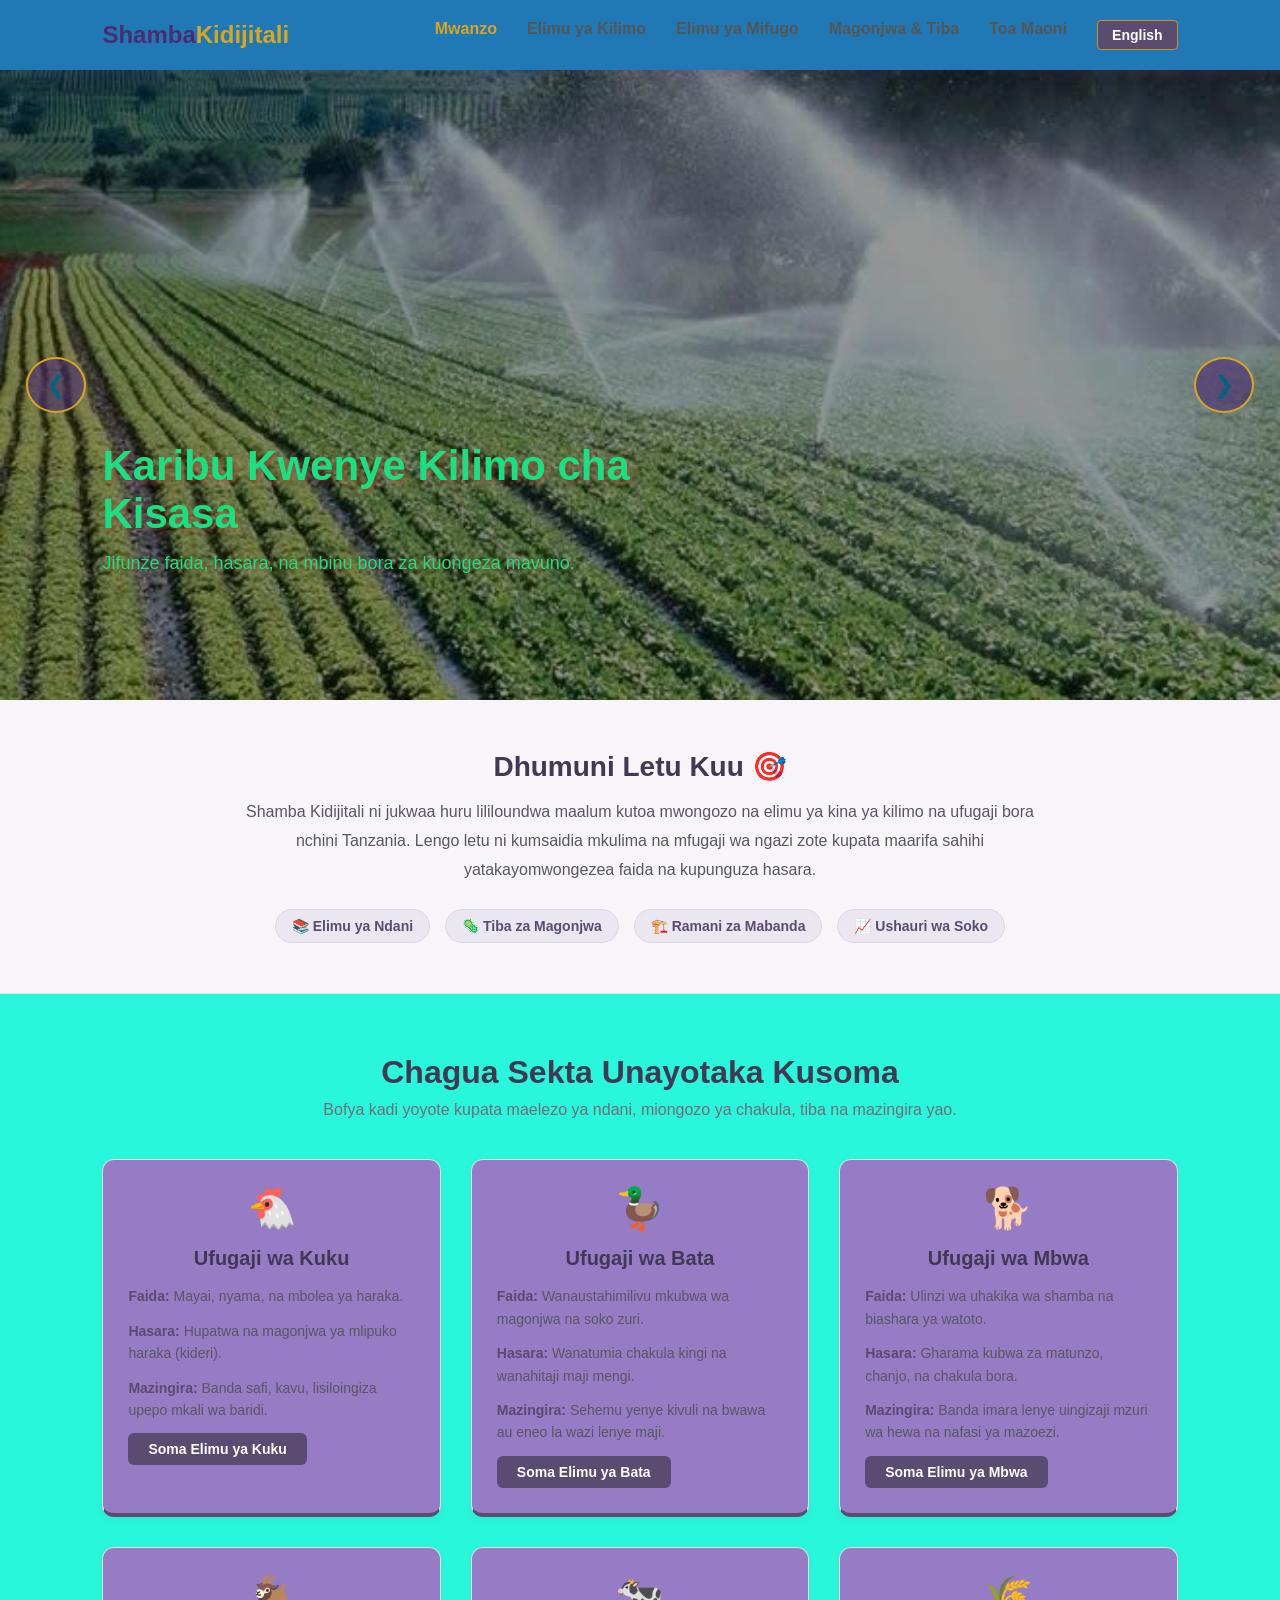
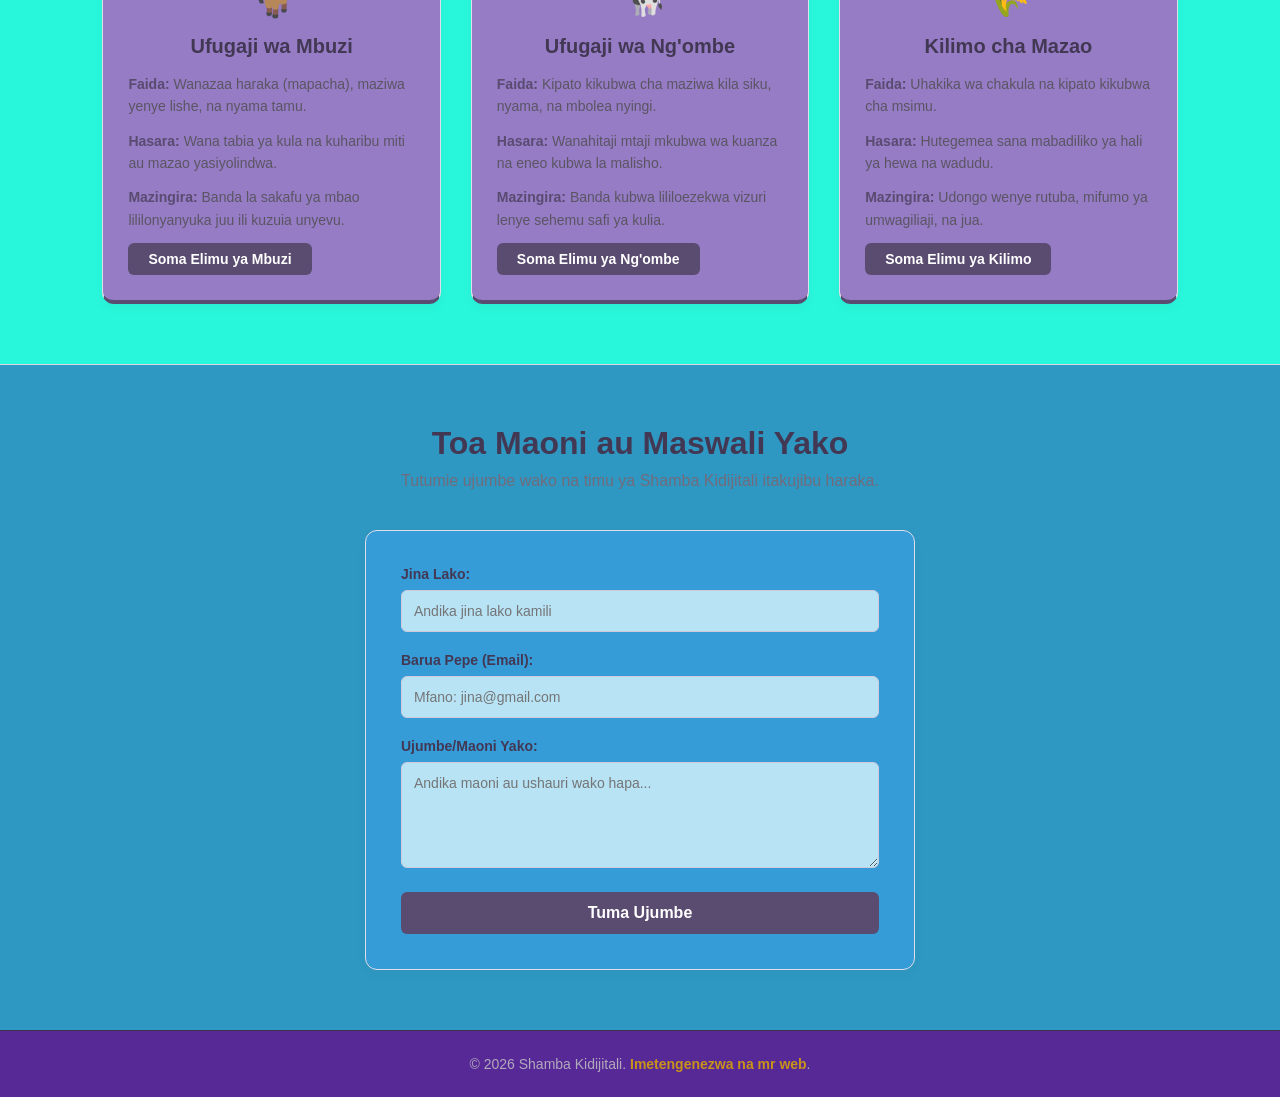
==== index.html @ 8ab2ba72 "Ukurasa wa lugha mbili umekamilika" ====
<!DOCTYPE html>
<html lang="sw">
<head>
    <meta charset="UTF-8">
    <meta name="viewport" content="width=device-width, initial-scale=1.0">
    <title>Kilimo na Mifugo Hub | Shamba Kidijitali</title>
    <link rel="stylesheet" href="style.css">
</head>
<body>

    <!-- 1. NAVIGATION BAR -->
    <header class="navbar">
        <div class="logo">
            <h2>Shamba<span>Kidijitali</span></h2>
        </div>
        <nav>
            <ul class="nav-links">
                <li><a href="index.html" class="active" data-sw="Mwanzo" data-en="Home">Mwanzo</a></li>
                <li><a href="kilimo.html" data-sw="Elimu ya Kilimo" data-en="Crop Farming">Elimu ya Kilimo</a></li>
                <li><a href="mifugo.html" data-sw="Elimu ya Mifugo" data-en="Livestock Farming">Elimu ya Mifugo</a></li>
                <li><a href="magonjwa.html" data-sw="Magonjwa & Tiba" data-en="Diseases & Cure">Magonjwa & Tiba</a></li>
                <li><a href="#maoni" data-sw="Toa Maoni" data-en="Feedback">Toa Maoni</a></li>
                <!-- KITUFE CHA KUBADILISHA LUGHA -->
                <li><button id="lang-toggle" class="lang-btn">English</button></li>
            </ul>
        </nav>
    </header>

    <!-- 2. HERO SECTION (SLIDE SHOW) -->
    <section id="home" class="hero-slider">
        <div class="slides">
            <div class="slide active">
                <img src="kilimo-kwanza.jpg" alt="Kilimo cha Mazao">
                <div class="slide-content">
                    <h1 data-sw="Karibu Kwenye Kilimo cha Kisasa" data-en="Welcome to Modern Farming">Karibu Kwenye Kilimo cha Kisasa</h1>
                    <p data-sw="Jifunze faida, hasara, na mbinu bora za kuongeza mavuno." data-en="Learn the benefits, drawbacks, and best practices to maximize yield.">Jifunze faida, hasara, na mbinu bora za kuongeza mavuno.</p>
                </div>
            </div>
            <div class="slide">
                <img src="kuku-bata.jpg" alt="Ufugaji wa Kuku na Bata">
                <div class="slide-content">
                    <h1 data-sw="Ufugaji wa Kuku & Bata" data-en="Poultry Farming (Chickens & Ducks)">Ufugaji wa Kuku & Bata</h1>
                    <p data-sw="Kabili magonjwa ya ndege na dhibiti hasara mapema." data-en="Combat poultry diseases and control losses early.">Kabili magonjwa ya ndege na dhibiti hasara mapema.</p>
                </div>
            </div>
            <div class="slide">
                <img src="mbwa-bora.jpg" alt="Ufugaji wa Mbwa">
                <div class="slide-content">
                    <h1 data-sw="Usimamizi wa Afya ya Mbwa" data-en="Dog Health Management">Usimamizi wa Afya ya Mbwa</h1>
                    <p data-sw="Mwongozo kamili wa chanjo, chakula, na matunzo ya mbwa wako." data-en="A complete guide on vaccines, feeding, and caring for your dog.">Mwongozo kamili wa chanjo, chakula, na matunzo ya mbwa wako.</p>
                </div>
            </div>
        </div>
        <button class="prev-btn">&#10094;</button>
        <button class="next-btn">&#10095;</button>
    </section>

    <!-- 3. DHUMUNI LA TOVUTI (MISSION STATEMENT) -->
    <section class="mission-section">
        <div class="mission-container">
            <h2 data-sw="Dhumuni Letu Kuu 🎯" data-en="Our Main Mission 🎯">Dhumuni Letu Kuu 🎯</h2>
            <p data-sw="Shamba Kidijitali ni jukwaa huru lililoundwa maalum kutoa mwongozo na elimu ya kina ya kilimo na ufugaji bora nchini Tanzania. Lengo letu ni kumsaidia mkulima na mfugaji wa ngazi zote kupata maarifa sahihi yatakayomwongezea faida na kupunguza hasara." 
               data-en="Shamba Kidijitali is an open platform custom-built to provide in-depth crop and livestock farming education in Tanzania. Our goal is to help farmers of all levels gain precise knowledge to increase profits and reduce losses.">
                Shamba Kidijitali ni jukwaa huru lililoundwa maalum kutoa mwongozo na elimu ya kina ya kilimo na ufugaji bora nchini Tanzania. Lengo letu ni kumsaidia mkulima na mfugaji wa ngazi zote kupata maarifa sahihi yatakayomwongezea faida na kupunguza hasara.
            </p>
            <div class="features-badges">
                <span data-sw="📚 Elimu ya Ndani" data-en="📚 In-depth Guides">📚 Elimu ya Ndani</span>
                <span data-sw="🦠 Tiba za Magonjwa" data-en="🦠 Disease Control">🦠 Tiba za Magonjwa</span>
                <span data-sw="🏗️ Ramani za Mabanda" data-en="🏗️ Structure Layouts">🏗️ Ramani za Mabanda</span>
                <span data-sw="📈 Ushauri wa Soko" data-en="📈 Market Advice">📈 Ushauri wa Soko</span>
            </div>
        </div>
    </section>

    <!-- 4. QUICK LINKS GRID -->
    <section id="mifugo" class="category-section">
        <div class="section-title">
            <h2 data-sw="Chagua Sekta Unayotaka Kusoma" data-en="Select a Sector to Learn">Chagua Sekta Unayotaka Kusoma</h2>
            <p data-sw="Bofya kadi yoyote kupata maelezo ya ndani, miongozo ya chakula, tiba na mazingira yao." data-en="Click any card to read in-depth details, feeding guides, treatments, and housing.">Bofya kadi yoyote kupata maelezo ya ndani, miongozo ya chakula, tiba na mazingira yao.</p>
        </div>
        
                <div class="grid-container">
            <!-- 1. Kadi ya Kuku -->
            <div class="card">
                <div class="card-icon">🐔</div>
                <h3 data-sw="Ufugaji wa Kuku" data-en="Chicken Farming">Ufugaji wa Kuku</h3>
                <p><strong data-sw="Faida:" data-en="Benefits:">Faida:</strong> <span data-sw="Mayai, nyama, na mbolea ya haraka." data-en="Eggs, meat, and quick organic manure.">Mayai, nyama, na mbolea ya haraka.</span></p>
                <p><strong data-sw="Hasara:" data-en="Drawbacks:">Hasara:</strong> <span data-sw="Hupatwa na magonjwa ya mlipuko haraka (kideri)." data-en="Highly prone to disease outbreaks (Newcastle).">Hupatwa na magonjwa ya mlipuko haraka (kideri).</span></p>
                <p><strong data-sw="Mazingira:" data-en="Housing:">Mazingira:</strong> <span data-sw="Banda safi, kavu, lisiloingiza upepo mkali wa baridi." data-en="Clean, dry coop protected from harsh cold winds.">Banda safi, kavu, lisiloingiza upepo mkali wa baridi.</span></p>
                <a href="kuku.html" class="card-btn" data-sw="Soma Elimu ya Kuku" data-en="Read Poultry Guide">Soma Elimu ya Kuku</a>
            </div>

            <!-- 2. Kadi ya Bata -->
            <div class="card">
                <div class="card-icon">🦆</div>
                <h3 data-sw="Ufugaji wa Bata" data-en="Duck Farming">Ufugaji wa Bata</h3>
                <p><strong data-sw="Faida:" data-en="Benefits:">Faida:</strong> <span data-sw="Wanaustahimilivu mkubwa wa magonjwa na soko zuri." data-en="Highly disease resistant and have a good market.">Wanaustahimilivu mkubwa wa magonjwa na soko zuri.</span></p>
                <p><strong data-sw="Hasara:" data-en="Drawbacks:">Hasara:</strong> <span data-sw="Wanatumia chakula kingi na wanahitaji maji mengi." data-en="They consume a lot of food and require plenty of water.">Wanatumia chakula kingi na wanahitaji maji mengi.</span></p>
                <p><strong data-sw="Mazingira:" data-en="Housing:">Mazingira:</strong> <span data-sw="Sehemu yenye kivuli na bwawa au eneo la wazi lenye maji." data-en="Shaded area with a pond or open space with water.">Sehemu yenye kivuli na bwawa au eneo la wazi lenye maji.</span></p>
                <a href="bata.html" class="card-btn" data-sw="Soma Elimu ya Bata" data-en="Read Duck Guide">Soma Elimu ya Bata</a>
            </div>

            <!-- 3. Kadi ya Mbwa -->
            <div class="card">
                <div class="card-icon">🐕</div>
                <h3 data-sw="Ufugaji wa Mbwa" data-en="Dog Breeding">Ufugaji wa Mbwa</h3>
                <p><strong data-sw="Faida:" data-en="Benefits:">Faida:</strong> <span data-sw="Ulinzi wa uhakika wa shamba na biashara ya watoto." data-en="Reliable farm security and profitable puppy business.">Ulinzi wa uhakika wa shamba na biashara ya watoto.</span></p>
                <p><strong data-sw="Hasara:" data-en="Drawbacks:">Hasara:</strong> <span data-sw="Gharama kubwa za matunzo, chanjo, na chakula bora." data-en="High maintenance costs, vaccines, and quality food.">Gharama kubwa za matunzo, chanjo, na chakula bora.</span></p>
                <p><strong data-sw="Mazingira:" data-en="Housing:">Mazingira:</strong> <span data-sw="Banda imara lenye uingizaji mzuri wa hewa na nafasi ya mazoezi." data-en="Sturdy kennel with good ventilation and exercise space.">Banda imara lenye uingizaji mzuri wa hewa na nafasi ya mazoezi.</span></p>
                <a href="mbwa.html" class="card-btn" data-sw="Soma Elimu ya Mbwa" data-en="Read Dog Guide">Soma Elimu ya Mbwa</a>
            </div>

            <!-- 4. Kadi ya Mbuzi -->
            <div class="card">
                <div class="card-icon">🐐</div>
                <h3 data-sw="Ufugaji wa Mbuzi" data-en="Goat Farming">Ufugaji wa Mbuzi</h3>
                <p><strong data-sw="Faida:" data-en="Benefits:">Faida:</strong> <span data-sw="Wanazaa haraka (mapacha), maziwa yenye lishe, na nyama tamu." data-en="Fast reproduction (twins), nutritious milk, and tasty meat.">Wanazaa haraka (mapacha), maziwa yenye lishe, na nyama tamu.</span></p>
                <p><strong data-sw="Hasara:" data-en="Drawbacks:">Hasara:</strong> <span data-sw="Wana tabia ya kula na kuharibu miti au mazao yasiyolindwa." data-en="Tendency to browse and damage unprotected trees or crops.">Wana tabia ya kula na kuharibu miti au mazao yasiyolindwa.</span></p>
                <p><strong data-sw="Mazingira:" data-en="Housing:">Mazingira:</strong> <span data-sw="Banda la sakafu ya mbao lililonyanyuka juu ili kuzuia unyevu." data-en="Raised wooden floor shed to prevent ground dampness.">Banda la sakafu ya mbao lililonyanyuka juu ili kuzuia unyevu.</span></p>
                <a href="mbuzi.html" class="card-btn" data-sw="Soma Elimu ya Mbuzi" data-en="Read Goat Guide">Soma Elimu ya Mbuzi</a>
            </div>

            <!-- 5. Kadi ya Ng'ombe -->
            <div class="card">
                <div class="card-icon">🐄</div>
                <h3 data-sw="Ufugaji wa Ng'ombe" data-en="Cattle Farming">Ufugaji wa Ng'ombe</h3>
                <p><strong data-sw="Faida:" data-en="Benefits:">Faida:</strong> <span data-sw="Kipato kikubwa cha maziwa kila siku, nyama, na mbolea nyingi." data-en="High daily milk income, meat, and plenty of manure.">Kipato kikubwa cha maziwa kila siku, nyama, na mbolea nyingi.</span></p>
                <p><strong data-sw="Hasara:" data-en="Drawbacks:">Hasara:</strong> <span data-sw="Wanahitaji mtaji mkubwa wa kuanza na eneo kubwa la malisho." data-en="Requires a large starting capital and big grazing fields.">Wanahitaji mtaji mkubwa wa kuanza na eneo kubwa la malisho.</span></p>
                <p><strong data-sw="Mazingira:" data-en="Housing:">Mazingira:</strong> <span data-sw="Banda kubwa lililoezekwa vizuri lenye sehemu safi ya kulia." data-en="Spacious, well-roofed shed with clean feeding stalls.">Banda kubwa lililoezekwa vizuri lenye sehemu safi ya kulia.</span></p>
                <a href="ngombe.html" class="card-btn" data-sw="Soma Elimu ya Ng'ombe" data-en="Read Cattle Guide">Soma Elimu ya Ng'ombe</a>
            </div>

            <!-- 6. Kadi ya Kilimo -->
            <div class="card">
                <div class="card-icon">🌾</div>
                <h3 data-sw="Kilimo cha Mazao" data-en="Crop Farming">Kilimo cha Mazao</h3>
                <p><strong data-sw="Faida:" data-en="Benefits:">Faida:</strong> <span data-sw="Uhakika wa chakula na kipato kikubwa cha msimu." data-en="Food security and high seasonal income.">Uhakika wa chakula na kipato kikubwa cha msimu.</span></p>
                <p><strong data-sw="Hasara:" data-en="Drawbacks:">Hasara:</strong> <span data-sw="Hutegemea sana mabadiliko ya hali ya hewa na wadudu." data-en="Highly dependent on weather changes and pests.">Hutegemea sana mabadiliko ya hali ya hewa na wadudu.</span></p>
                <p><strong data-sw="Mazingira:" data-en="Housing:">Mazingira:</strong> <span data-sw="Udongo wenye rutuba, mifumo ya umwagiliaji, na jua." data-en="Fertile soil, irrigation systems, and adequate sunlight.">Udongo wenye rutuba, mifumo ya umwagiliaji, na jua.</span></p>
                <a href="kilimo.html" class="card-btn" data-sw="Soma Elimu ya Kilimo" data-en="Read Crop Guide">Soma Elimu ya Kilimo</a>
            </div>
        </div>

    </section>

    <!-- 5. SEHEMU YA MAONI -->
       <!-- 5. SEHEMU YA MAONI (FEEDBACK FORM - MULTI-LANGUAGE) -->
    <section id="maoni" class="feedback-section">
        <div class="section-title">
            <h2 data-sw="Toa Maoni au Maswali Yako" data-en="Leave Your Feedback or Questions">Toa Maoni au Maswali Yako</h2>
            <p data-sw="Tutumie ujumbe wako na timu ya Shamba Kidijitali itakujibu haraka." data-en="Send us your message and the Shamba Kidijitali team will reply swiftly.">Tutumie ujumbe wako na timu ya Shamba Kidijitali itakujibu haraka.</p>
        </div>
        <div class="form-container">
            <form action="#" method="POST" class="feedback-form">
                <div class="form-group">
                    <label for="name" data-sw="Jina Lako:" data-en="Your Name:">Jina Lako:</label>
                    <!-- JavaScript itabadilisha na 'placeholder' kwa kutumia njia hii -->
                    <input type="text" id="name" name="name" placeholder="Andika jina lako kamili" data-sw-placeholder="Andika jina lako kamili" data-en-placeholder="Write your full name" required>
                </div>
                <div class="form-group">
                    <label for="email" data-sw="Barua Pepe (Email):" data-en="Email Address:">Barua Pepe (Email):</label>
                    <input type="email" id="email" name="email" placeholder="Mfano: jina@gmail.com" data-sw-placeholder="Mfano: jina@gmail.com" data-en-placeholder="Example: name@gmail.com" required>
                </div>
                <div class="form-group">
                    <label for="message" data-sw="Ujumbe/Maoni Yako:" data-en="Your Message/Feedback:">Ujumbe/Maoni Yako:</label>
                    <textarea id="message" name="message" rows="5" placeholder="Andika maoni au ushauri wako hapa..." data-sw-placeholder="Andika maoni au ushauri wako hapa..." data-en-placeholder="Write your feedback or advice here..." required></textarea>
                </div>
                <button type="submit" class="submit-btn" data-sw="Tuma Ujumbe" data-en="Send Message">Tuma Ujumbe</button>
            </form>
        </div>
    </section>

    <!-- 6. FOOTER -->
    <footer>
        <p>&copy; 2026 Shamba Kidijitali. <span data-sw="Imetengenezwa na" data-en="Developed by">Imetengenezwa na</span> <span>mr web</span>.</p>
    </footer>

    <script src="script.js"></script>
</body>
</html>
---- style.css ----
/* ==========================================================================
   1. GLOBAL STYLES & RESET
   ========================================================================== */
* {
    margin: 0;
    padding: 0;
    box-sizing: border-box;
    font-family: 'Segoe UI', Tahoma, Geneva, Verdana, sans-serif;
    scroll-behavior: smooth;
}

body {
    background-color: #08d89a; /* Lavender hafifu sana kwa mbali */
    color: #333;
}

/* ==========================================================================
   2. NAVIGATION BAR
   ========================================================================== */
.navbar {
    display: flex;
    justify-content: space-between;
    align-items: center;
    padding: 20px 8%;
    background-color: #2079b4;
    box-shadow: 0 4px 12px rgba(147, 112, 219, 0.1); /* Kivuli cha lavender */
    position: sticky;
    top: 0;
    z-index: 1000;
}

.logo h2 {
    color: #4a2c72; /* Lavender iliyoiva */
    font-size: 24px;
}

.logo h2 span {
    color: #daa520; /* Rangi ya Dhahabu (Gold) */
}

.nav-links {
    display: flex;
    list-style: none;
}

.nav-links li {
    margin-left: 30px;
}

.nav-links a {
    text-decoration: none;
    color: #555;
    font-weight: 600;
    transition: color 0.3s ease;
}

.nav-links a:hover, .nav-links a.active {
    color: #daa520; /* Inabadilika kuwa dhahabu ikiguswa */
}

/* ==========================================================================
   3. HERO SLIDE SHOW SECTION
   ========================================================================== */
.hero-slider {
    position: relative;
    width: 100%;
    height: 70vh; /* Inachukua 70% ya urefu wa kioo */
    overflow: hidden;
    background-color: #000;
}

.slides {
    width: 100%;
    height: 100%;
    position: relative;
}

.slide {
    position: absolute;
    top: 0;
    left: 0;
    width: 100%;
    height: 100%;
    opacity: 0;
    transition: opacity 0.8s ease-in-out; /* Muonekano wa kufifia (Fade Effect) */
    z-index: 1;
}

.slide.active {
    opacity: 1;
    z-index: 2;
}

.slide img {
    width: 100%;
    height: 100%;
    object-fit: cover; /* Picha isipoteze umbo */
    filter: brightness(60%); /* Kufanya picha iwe giza kidogo ili maandishi yasomeke */
}

.slide-content {
    position: absolute;
    bottom: 20%;
    left: 8%;
    color: #17e283;
    z-index: 3;
    max-width: 600px;
}

.slide-content h1 {
    font-size: 42px;
    margin-bottom: 15px;
    text-shadow: 2px 2px 4px rgba(218, 42, 42, 0.5);
}

.slide-content p {
    font-size: 18px;
    text-shadow: 1px 1px 3px rgba(184, 31, 31, 0.5);
}

/* Vitufe vya mishale ya pembeni */
.prev-btn, .next-btn {
    position: absolute;
    top: 50%;
    transform: translateY(-50%);
    background-color: rgba(74, 44, 114, 0.6); /* Background ya lavender yenye wepesi */
    color: rgb(6, 99, 128);
    border: 2px solid #daa520; /* Border ya dhahabu */
    font-size: 24px;
    padding: 12px 18px;
    cursor: pointer;
    border-radius: 50%;
    z-index: 10;
    transition: background-color 0.3s ease;
}

.prev-btn:hover, .next-btn:hover {
    background-color: #daa520;
    color: #4a2c72;
}

.prev-btn { left: 2%; }
.next-btn { right: 2%; }
/* ==========================================================================
   3b. MISSION SECTION (DHUMUNI LETU - RANGI TULIVU)
   ========================================================================== */
.mission-section {
    padding: 50px 8%;
    background-color: #f7f5fa; /* Rangi ya lavender tulivu sana */
    text-align: center;
    border-bottom: 1px solid #e1dde9;
}

.mission-container {
    max-width: 800px;
    margin: 0 auto;
}

.mission-container h2 {
    color: #433854;
    font-size: 28px;
    margin-bottom: 15px;
}

.mission-container p {
    color: #5b5563;
    font-size: 16px;
    line-height: 1.8;
    margin-bottom: 25px;
}

.features-badges {
    display: flex;
    justify-content: center;
    gap: 15px;
    flex-wrap: wrap;
}

.features-badges span {
    background-color: #eae7f0;
    color: #5a4b70;
    padding: 8px 16px;
    border-radius: 20px;
    font-size: 14px;
    font-weight: 600;
    border: 1px solid #dcd7e5;
}

/* ==========================================================================
   4. CATEGORY GRID SECTION (RANGI TULIVU NA ZILIZOFUBA)
   ========================================================================== */
.category-section {
    padding: 60px 8%;
    background-color: #29f7db; /* Lavender ya kijivu iliyotulia sana na isiyong'aa */
}

.section-title {
    text-align: center;
    margin-bottom: 40px;
}

.section-title h2 {
    color: #433854; /* Zambarau iliyofuba na ya giza */
    font-size: 32px;
    margin-bottom: 10px;
}

.section-title p {
    color: #726b7c; /* Kijivu chenye asili ya lavender */
}

.grid-container {
    display: grid;
    grid-template-columns: repeat(auto-fit, minmax(280px, 1fr));
    gap: 30px;
}

.card {
    background: #957cc5; /* Off-white tulivu sana, haina weupe wa kuumiza macho */
    padding: 25px;
    border-radius: 12px;
    text-align: left;
    box-shadow: 0 4px 10px rgba(67, 56, 84, 0.05); /* Kivuli kidogo sana kilichotulia */
    transition: transform 0.3s ease, box-shadow 0.3s ease;
    border: 1px solid #e1dde9; /* Mpaka wa kijivu/lavender uliopooza */
    border-bottom: 4px solid #5a4b70; /* Zambarau ya chini iliyopooza */
}

.card:hover {
    transform: translateY(-5px);
    background-color: #9c80cc; /* Mabadiliko madogo sana ya rangi ikiguswa */
    box-shadow: 0 8px 20px rgba(67, 56, 84, 0.1);
    border-bottom: 4px solid #c99318; /* Dhahabu iliyofuba kidogo (Muted Gold) */
}

.card-icon {
    font-size: 40px;
    margin-bottom: 15px;
    text-align: center;
}

.card h3 {
    color: #433854;
    margin-bottom: 15px;
    font-size: 20px;
    text-align: center;
}

.card p {
    color: #5b5563; /* Maandishi ya kijivu yaliyotulia kabisa */
    font-size: 14px;
    line-height: 1.6;
    margin-bottom: 12px;
}

.card p strong {
    color: #5a4b70;
}

.card-btn {
    display: inline-block;
    padding: 8px 20px;
    background-color: #5a4b70; /* Vitufe vya rangi ya zambarau iliyotulia */
    color: #fff;
    text-decoration: none;
    border-radius: 6px;
    font-weight: 600;
    font-size: 14px;
    transition: background-color 0.3s ease;
}

.card-btn:hover {
    background-color: #c99318; /* Inabadilika kuwa dhahabu iliyopooza */
    color: #fff;
}

/* ==========================================================================
   5. SEHEMU YA FOMU YA MAONI (FEEDBACK SECTION)
   ========================================================================== */
.feedback-section {
    padding: 60px 8%;
    background-color: #2e98c2; /* Tani nyingine tulivu ya background */
    border-top: 1px solid #dcd7e5;
}

.form-container {
    max-width: 550px;
    margin: 0 auto;
    background: #359cd8;
    padding: 35px;
    border-radius: 12px;
    box-shadow: 0 4px 12px rgba(0,0,0,0.03);
    border: 1px solid #e1dde9;
}

.form-group {
    margin-bottom: 20px;
}

.form-group label {
    display: block;
    margin-bottom: 8px;
    color: #433854;
    font-weight: 600;
    font-size: 14px;
}

.form-group input, .form-group textarea {
    width: 100%;
    padding: 12px;
    border: 1px solid #cfc9da;
    background-color: #b7e3f5;
    border-radius: 6px;
    font-size: 14px;
    color: #333;
    transition: border-color 0.3s ease;
}

.form-group input:focus, .form-group textarea:focus {
    outline: none;
    border-color: #5a4b70; /* Inabadilika kuwa lavender ikibonyezwa */
}

.submit-btn {
    width: 100%;
    padding: 12px;
    background-color: #5a4b70;
    color: white;
    border: none;
    border-radius: 6px;
    font-size: 16px;
    font-weight: 600;
    cursor: pointer;
    transition: background-color 0.3s ease;
}

.submit-btn:hover {
    background-color: #fad379; /* Inabadilika kuwa dhahabu iliyopooza ikiguswa */
}

/* ==========================================================================
   6. FOOTER
   ========================================================================== */
footer {
    background-color: #572997; /* Rangi ya giza sana iliyotulia */
    color: #b1a9bc;
    text-align: center;
    padding: 25px;
    font-size: 14px;
    border-top: 1px solid #3c324b;
}

footer span {
    color: #c99318;
    font-weight: bold;
}
/* ==========================================================================
   7. SEHEMU YA UKURASA WA NDANI (KILIMO.HTML STYLING)
   ========================================================================== */
.page-header-kilimo {
    background-image: linear-gradient(rgba(43, 35, 54, 0.7), rgba(43, 35, 54, 0.8)), url('kilimo-kwanza.jpg');
    background-size: cover;
    background-position: center;
    height: 40vh;
    display: flex;
    justify-content: center;
    align-items: center;
    text-align: center;
    color: white;
}

.header-overlay h1 {
    font-size: 36px;
    margin-bottom: 10px;
    color: #fcfbfe;
}

.header-overlay p {
    font-size: 16px;
    max-width: 700px;
    margin: 0 auto;
    color: #e1dde9;
}

.content-section {
    padding: 50px 8%;
    background-color: #f1eff6;
}

.content-container {
    max-width: 900px;
    margin: 0 auto;
    background: #fcfbfe;
    padding: 40px;
    border-radius: 12px;
    box-shadow: 0 4px 15px rgba(67, 56, 84, 0.03);
    border: 1px solid #e1dde9;
}

.main-article {
    margin-bottom: 40px;
    border-bottom: 1px solid #eae7f0;
    padding-bottom: 30px;
}

.main-article:last-of-type {
    border-bottom: none;
}

.main-article h2 {
    color: #433854;
    font-size: 24px;
    margin-bottom: 15px;
}

.main-article p {
    color: #5b5563;
    line-height: 1.8;
    font-size: 15px;
    margin-bottom: 15px;
}

.info-alert {
    background-color: #f4f1fa;
    border-left: 4px solid #c99318;
    padding: 15px;
    border-radius: 4px;
    color: #5b5563;
    font-size: 14px;
    line-height: 1.6;
}

/* Gridi ya Faida na Hasara */
.pro-con-grid {
    display: grid;
    grid-template-columns: repeat(auto-fit, minmax(300px, 1fr));
    gap: 25px;
    margin-top: 20px;
}

.pro-box, .con-box {
    padding: 20px;
    border-radius: 8px;
    background-color: #faf9fc;
    border: 1px solid #e1dde9;
}

.pro-box h3 { color: #2e7d32; font-size: 18px; margin-bottom: 12px; }
.con-box h3 { color: #c62828; font-size: 18px; margin-bottom: 12px; }

.pro-box ul, .con-box ul {
    padding-left: 20px;
    color: #5b5563;
    font-size: 14px;
    line-height: 1.7;
}

.pro-box li, .con-box li {
    margin-bottom: 8px;
}

/* Magonjwa */
.disease-list {
    margin-top: 20px;
}

.disease-item {
    background: #fbfaff;
    border: 1px solid #eae7f0;
    padding: 20px;
    border-radius: 8px;
    margin-bottom: 15px;
}

.disease-item h4 {
    color: #5a4b70;
    font-size: 16px;
    margin-bottom: 10px;
}

.disease-item p {
    font-size: 14px;
    margin-bottom: 5px;
}

/* Vifungo vya Kurudi Nyuma */
.back-home-container {
    margin-top: 30px;
    text-align: center;
}

.back-btn {
    display: inline-block;
    padding: 10px 25px;
    background-color: #5a4b70;
    color: white;
    text-decoration: none;
    border-radius: 6px;
    font-weight: 600;
    font-size: 15px;
    transition: background-color 0.3s ease;
}

.back-btn:hover {
    background-color: #c99318;
}

.content-container ul {
    padding-left: 20px;
    color: #5b5563;
    font-size: 15px;
    line-height: 1.8;
}
.content-container li {
    margin-bottom: 10px;
}
/* ==========================================================================
   8. SEHEMU YA UKURASA WA NDANI (MIFUGO.HTML STYLING)
   ========================================================================== */
.page-header-mifugo {
    background-image: linear-gradient(rgba(43, 35, 54, 0.75), rgba(43, 35, 54, 0.85)), url('kuku-bata.jpg');
    background-size: cover;
    background-position: center;
    height: 40vh;
    display: flex;
    justify-content: center;
    align-items: center;
    text-align: center;
    color: white;
}
/* ==========================================================================
   9. SEHEMU YA UKURASA WA KUKU (KUKU.HTML STYLING)
   ========================================================================== */
.page-header-kuku {
    background-image: linear-gradient(rgba(43, 35, 54, 0.75), rgba(43, 35, 54, 0.85)), url('kuku-bata.jpg');
    background-size: cover;
    background-position: center;
    height: 40vh;
    display: flex;
    justify-content: center;
    align-items: center;
    text-align: center;
    color: white;
}
/* ==========================================================================
   10. ADDITIONAL ANIMAL PAGES HERO BANNERS
   ========================================================================== */
.page-header-bata {
    background-image: linear-gradient(rgba(43, 35, 54, 0.75), rgba(43, 35, 54, 0.85)), url('kuku-bata.jpg');
    background-size: cover;
    background-position: center;
    height: 40vh;
    display: flex;
    justify-content: center;
    align-items: center;
    text-align: center;
    color: white;
}

.page-header-mbwa {
    background-image: linear-gradient(rgba(43, 35, 54, 0.75), rgba(43, 35, 54, 0.85)), url('mbwa-bora.jpg');
    background-size: cover;
    background-position: center;
    height: 40vh;
    display: flex;
    justify-content: center;
    align-items: center;
    text-align: center;
    color: white;
}

.page-header-ngombe {
    background-image: linear-gradient(rgba(43, 35, 54, 0.75), rgba(43, 35, 54, 0.85)), url('kilimo-kwanza.jpg');
    background-size: cover;
    background-position: center;
    height: 40vh;
    display: flex;
    justify-content: center;
    align-items: center;
    text-align: center;
    color: white;
}
/* ==========================================================================
   11. SEHEMU YA UKURASA WA MBUZI (MBUZI.HTML STYLING)
   ========================================================================== */
.page-header-mbuzi {
    background-image: linear-gradient(rgba(43, 35, 54, 0.75), rgba(43, 35, 54, 0.85)), url('kuku-bata.jpg');
    background-size: cover;
    background-position: center;
    height: 40vh;
    display: flex;
    justify-content: center;
    align-items: center;
    text-align: center;
    color: white;
}
/* ==========================================================================
   12. SEHEMU YA UKURASA WA MAGONJWA & TIBA (MAGONJWA.HTML STYLING)
   ========================================================================== */
.page-header-magonjwa {
    background-image: linear-gradient(rgba(43, 35, 54, 0.75), rgba(43, 35, 54, 0.85)), url('mbwa-bora.jpg');
    background-size: cover;
    background-position: center;
    height: 40vh;
    display: flex;
    justify-content: center;
    align-items: center;
    text-align: center;
    color: white;
}

/* Mitindo ya Jedwali la Magonjwa */
.disease-table {
    width: 100%;
    border-collapse: collapse;
    margin-top: 15px;
    font-size: 14px;
    background-color: #fcfbfe;
}

.disease-table th, .disease-table td {
    border: 1px solid #e1dde9;
    padding: 12px 15px;
    text-align: left;
}

.disease-table th {
    background-color: #5a4b70;
    color: white;
    font-weight: 600;
}

.disease-table tr:nth-child(even) {
    background-color: #f7f5fa; /* Rangi ya mistari ya katikati iliyotulia */
}

.disease-table tr:hover {
    background-color: #f3eefc; /* Rangi ikiguswa na panya */
}

.disease-table td strong {
    color: #433854;
}
/* ==========================================================================
   13. LANGUAGE BUTTON STYLING
   ========================================================================== */
.lang-btn {
    background-color: #5a4b70; /* Lavender tulivu */
    color: white;
    border: 1px solid #c99318; /* Muted gold border */
    padding: 6px 14px;
    font-size: 14px;
    font-weight: 600;
    border-radius: 4px;
    cursor: pointer;
    transition: all 0.3s ease;
}

.lang-btn:hover {
    background-color: #c99318; /* Inakuwa dhahabu ikiguswa */
    color: #2b2336;
    border-color: #5a4b70;
}
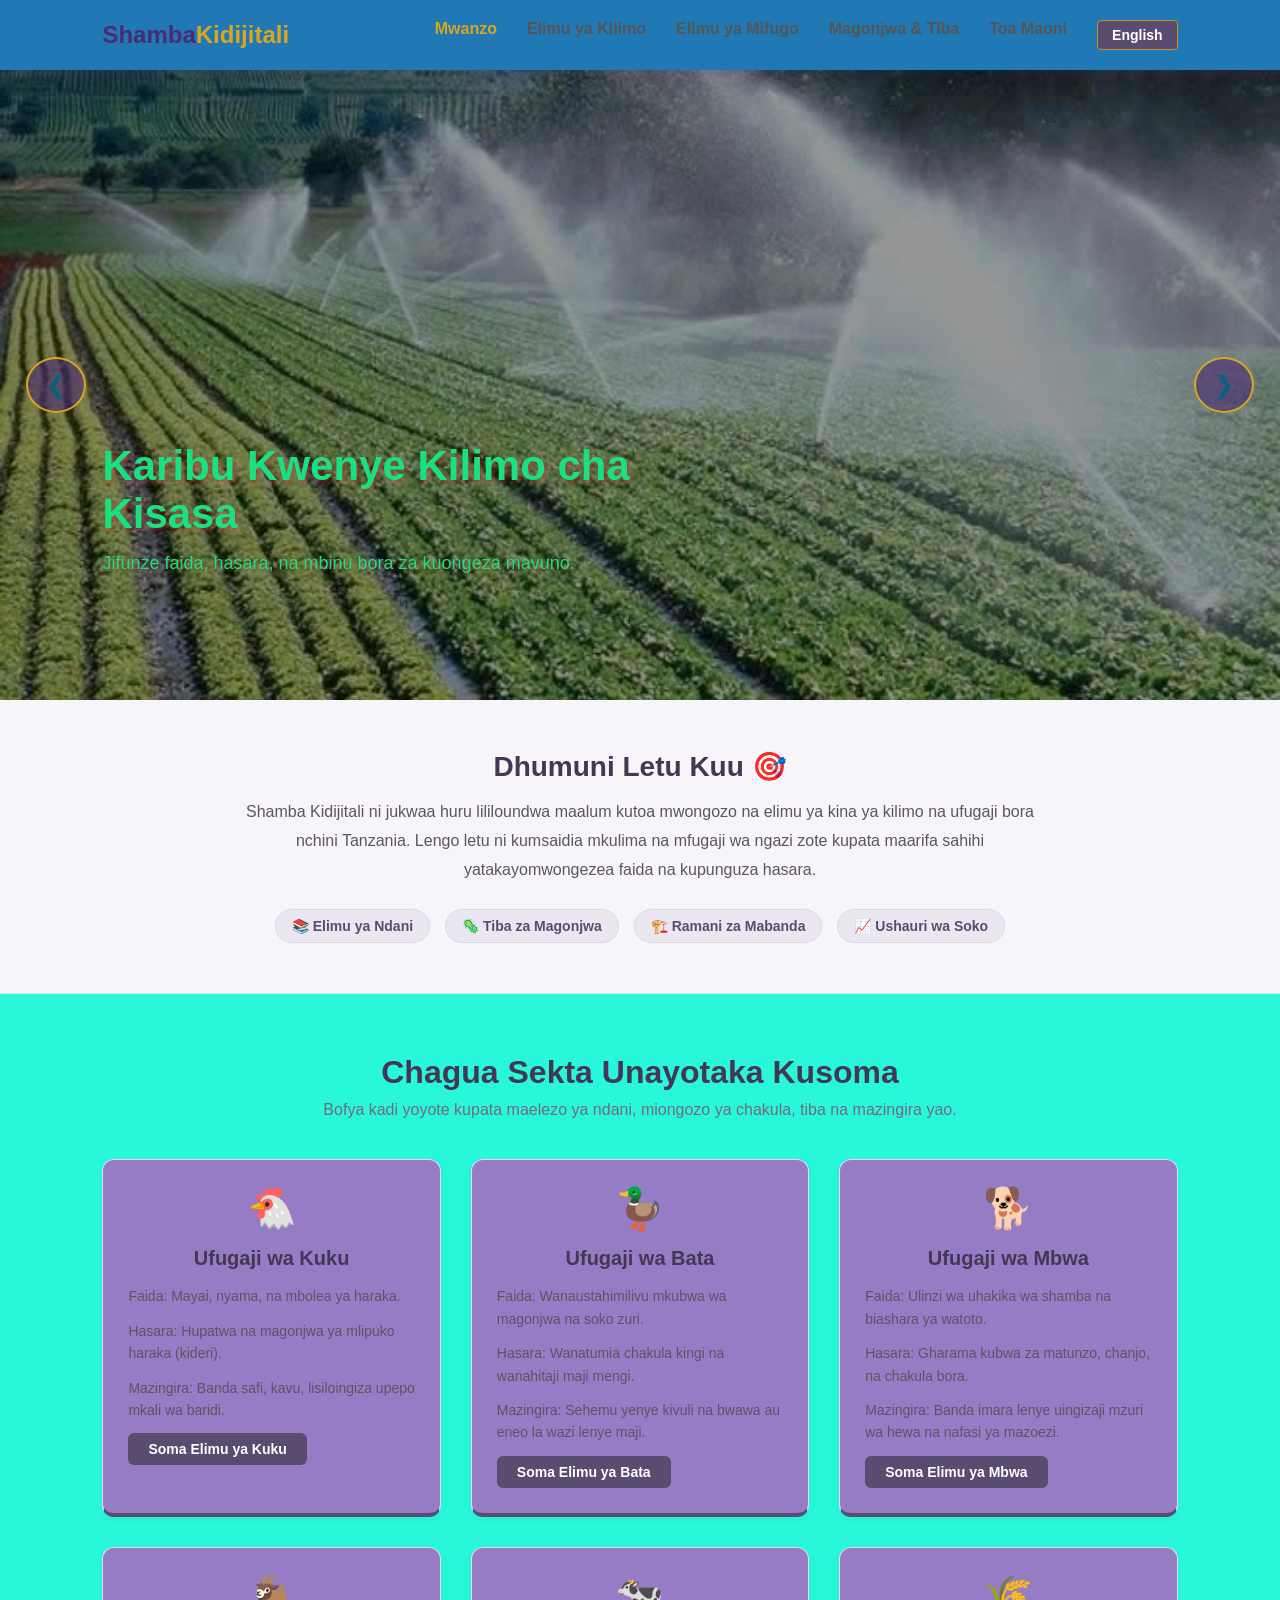
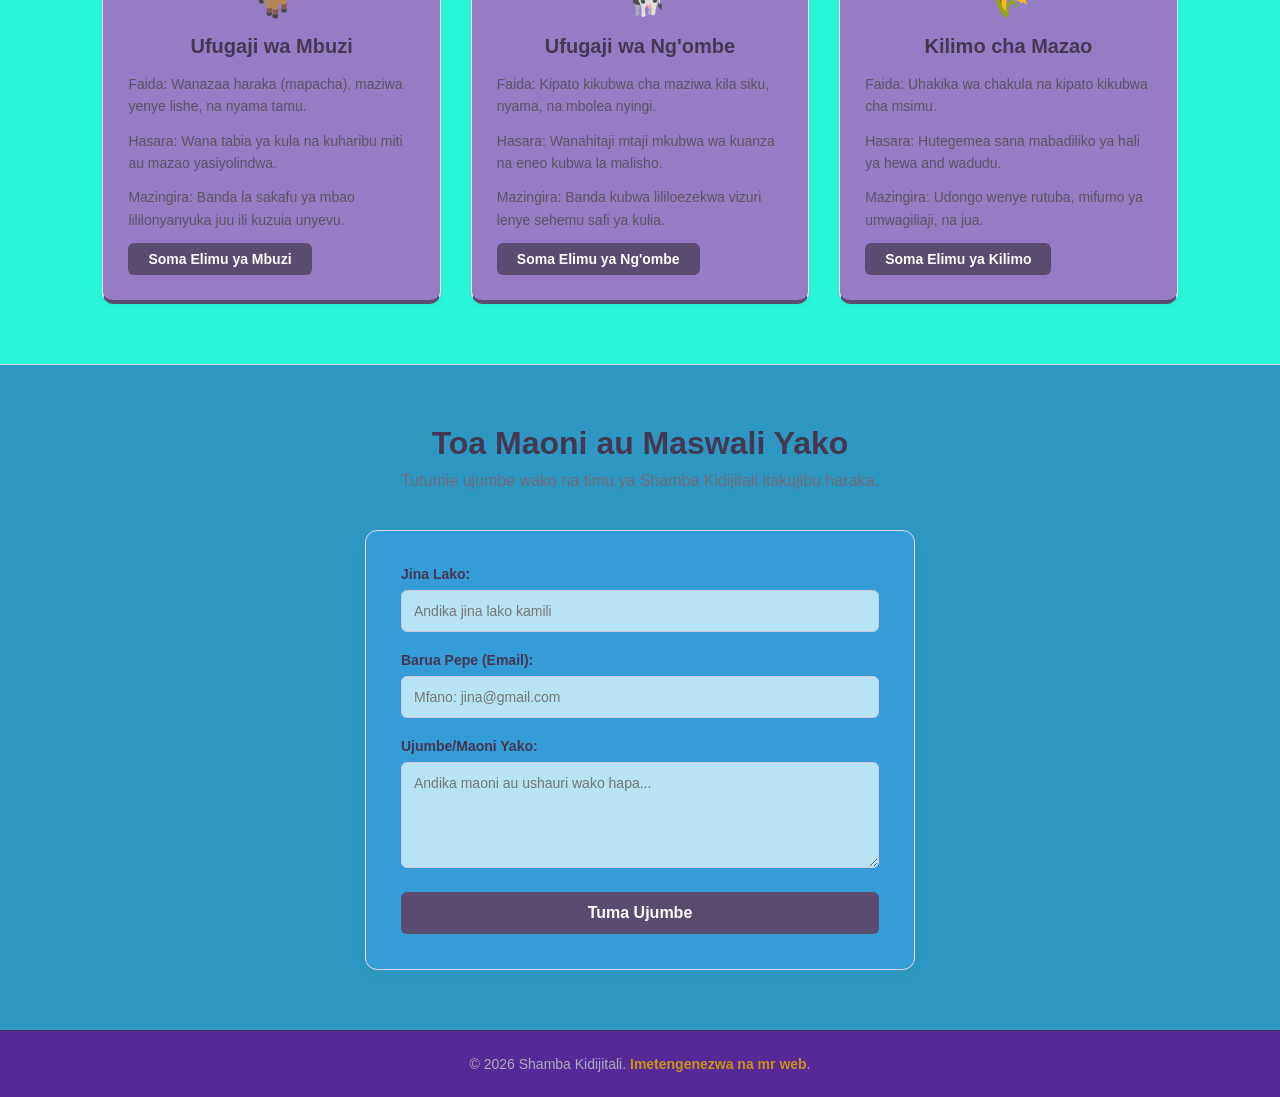
==== commit 610b28e2: "kamilisha kodi zote za lugha mbili na rekebisha ng'ombe" ====
--- a/index.html
+++ b/index.html
@@ -8,7 +8,7 @@
 </head>
 <body>
 
-    <!-- 1. NAVIGATION BAR -->
+    <!-- 1. NAVIGATION BAR (MENU) -->
     <header class="navbar">
         <div class="logo">
             <h2>Shamba<span>Kidijitali</span></h2>
@@ -29,6 +29,7 @@
     <!-- 2. HERO SECTION (SLIDE SHOW) -->
     <section id="home" class="hero-slider">
         <div class="slides">
+            <!-- Slide 1 -->
             <div class="slide active">
                 <img src="kilimo-kwanza.jpg" alt="Kilimo cha Mazao">
                 <div class="slide-content">
@@ -36,23 +37,25 @@
                     <p data-sw="Jifunze faida, hasara, na mbinu bora za kuongeza mavuno." data-en="Learn the benefits, drawbacks, and best practices to maximize yield.">Jifunze faida, hasara, na mbinu bora za kuongeza mavuno.</p>
                 </div>
             </div>
+            <!-- Slide 2 -->
             <div class="slide">
-                <img src="kuku-bata.jpg" alt="Ufugaji wa Kuku na Bata">
+                <img src="kuku na bata.jpg" alt="Ufugaji wa Kuku na Bata">
                 <div class="slide-content">
                     <h1 data-sw="Ufugaji wa Kuku & Bata" data-en="Poultry Farming (Chickens & Ducks)">Ufugaji wa Kuku & Bata</h1>
                     <p data-sw="Kabili magonjwa ya ndege na dhibiti hasara mapema." data-en="Combat poultry diseases and control losses early.">Kabili magonjwa ya ndege na dhibiti hasara mapema.</p>
                 </div>
             </div>
+            <!-- Slide 3 -->
             <div class="slide">
-                <img src="mbwa-bora.jpg" alt="Ufugaji wa Mbwa">
+                <img src="mbwa.jpg" alt="Ufugaji wa Mbwa">
                 <div class="slide-content">
                     <h1 data-sw="Usimamizi wa Afya ya Mbwa" data-en="Dog Health Management">Usimamizi wa Afya ya Mbwa</h1>
                     <p data-sw="Mwongozo kamili wa chanjo, chakula, na matunzo ya mbwa wako." data-en="A complete guide on vaccines, feeding, and caring for your dog.">Mwongozo kamili wa chanjo, chakula, na matunzo ya mbwa wako.</p>
                 </div>
             </div>
         </div>
-        <button class="prev-btn">&#10094;</button>
-        <button class="next-btn">&#10095;</button>
+        <button class="prev-btn">❮</button>
+        <button class="next-btn">❯</button>
     </section>
 
     <!-- 3. DHUMUNI LA TOVUTI (MISSION STATEMENT) -->
@@ -72,21 +75,21 @@
         </div>
     </section>
 
-    <!-- 4. QUICK LINKS GRID -->
+    <!-- 4. QUICK LINKS GRID (KADI SITA ZA NDANI) -->
     <section id="mifugo" class="category-section">
         <div class="section-title">
             <h2 data-sw="Chagua Sekta Unayotaka Kusoma" data-en="Select a Sector to Learn">Chagua Sekta Unayotaka Kusoma</h2>
             <p data-sw="Bofya kadi yoyote kupata maelezo ya ndani, miongozo ya chakula, tiba na mazingira yao." data-en="Click any card to read in-depth details, feeding guides, treatments, and housing.">Bofya kadi yoyote kupata maelezo ya ndani, miongozo ya chakula, tiba na mazingira yao.</p>
         </div>
         
-                <div class="grid-container">
+        <div class="grid-container">
             <!-- 1. Kadi ya Kuku -->
             <div class="card">
                 <div class="card-icon">🐔</div>
                 <h3 data-sw="Ufugaji wa Kuku" data-en="Chicken Farming">Ufugaji wa Kuku</h3>
-                <p><strong data-sw="Faida:" data-en="Benefits:">Faida:</strong> <span data-sw="Mayai, nyama, na mbolea ya haraka." data-en="Eggs, meat, and quick organic manure.">Mayai, nyama, na mbolea ya haraka.</span></p>
-                <p><strong data-sw="Hasara:" data-en="Drawbacks:">Hasara:</strong> <span data-sw="Hupatwa na magonjwa ya mlipuko haraka (kideri)." data-en="Highly prone to disease outbreaks (Newcastle).">Hupatwa na magonjwa ya mlipuko haraka (kideri).</span></p>
-                <p><strong data-sw="Mazingira:" data-en="Housing:">Mazingira:</strong> <span data-sw="Banda safi, kavu, lisiloingiza upepo mkali wa baridi." data-en="Clean, dry coop protected from harsh cold winds.">Banda safi, kavu, lisiloingiza upepo mkali wa baridi.</span></p>
+                <p><span data-sw="Faida: Mayai, nyama, na mbolea ya haraka." data-en="Benefits: Eggs, meat, and quick organic manure.">Faida: Mayai, nyama, na mbolea ya haraka.</span></p>
+                <p><span data-sw="Hasara: Hupatwa na magonjwa ya mlipuko haraka (kideri)." data-en="Drawbacks: Highly prone to disease outbreaks (Newcastle).">Hasara: Hupatwa na magonjwa ya mlipuko haraka (kideri).</span></p>
+                <p><span data-sw="Mazingira: Banda safi, kavu, lisiloingiza upepo mkali wa baridi." data-en="Housing: Clean, dry coop protected from harsh cold winds.">Mazingira: Banda safi, kavu, lisiloingiza upepo mkali wa baridi.</span></p>
                 <a href="kuku.html" class="card-btn" data-sw="Soma Elimu ya Kuku" data-en="Read Poultry Guide">Soma Elimu ya Kuku</a>
             </div>
 
@@ -94,9 +97,9 @@
             <div class="card">
                 <div class="card-icon">🦆</div>
                 <h3 data-sw="Ufugaji wa Bata" data-en="Duck Farming">Ufugaji wa Bata</h3>
-                <p><strong data-sw="Faida:" data-en="Benefits:">Faida:</strong> <span data-sw="Wanaustahimilivu mkubwa wa magonjwa na soko zuri." data-en="Highly disease resistant and have a good market.">Wanaustahimilivu mkubwa wa magonjwa na soko zuri.</span></p>
-                <p><strong data-sw="Hasara:" data-en="Drawbacks:">Hasara:</strong> <span data-sw="Wanatumia chakula kingi na wanahitaji maji mengi." data-en="They consume a lot of food and require plenty of water.">Wanatumia chakula kingi na wanahitaji maji mengi.</span></p>
-                <p><strong data-sw="Mazingira:" data-en="Housing:">Mazingira:</strong> <span data-sw="Sehemu yenye kivuli na bwawa au eneo la wazi lenye maji." data-en="Shaded area with a pond or open space with water.">Sehemu yenye kivuli na bwawa au eneo la wazi lenye maji.</span></p>
+                <p><span data-sw="Faida: Wanaustahimilivu mkubwa wa magonjwa na soko zuri." data-en="Benefits: Highly disease resistant and have a good market.">Faida: Wanaustahimilivu mkubwa wa magonjwa na soko zuri.</span></p>
+                <p><span data-sw="Hasara: Wanatumia chakula kingi na wanahitaji maji mengi." data-en="Drawbacks: They consume a lot of food and require plenty of water.">Hasara: Wanatumia chakula kingi na wanahitaji maji mengi.</span></p>
+                <p><span data-sw="Mazingira: Sehemu yenye kivuli na bwawa au eneo la wazi lenye maji." data-en="Housing: Shaded area with a pond or open space with water.">Mazingira: Sehemu yenye kivuli na bwawa au eneo la wazi lenye maji.</span></p>
                 <a href="bata.html" class="card-btn" data-sw="Soma Elimu ya Bata" data-en="Read Duck Guide">Soma Elimu ya Bata</a>
             </div>
 
@@ -104,9 +107,9 @@
             <div class="card">
                 <div class="card-icon">🐕</div>
                 <h3 data-sw="Ufugaji wa Mbwa" data-en="Dog Breeding">Ufugaji wa Mbwa</h3>
-                <p><strong data-sw="Faida:" data-en="Benefits:">Faida:</strong> <span data-sw="Ulinzi wa uhakika wa shamba na biashara ya watoto." data-en="Reliable farm security and profitable puppy business.">Ulinzi wa uhakika wa shamba na biashara ya watoto.</span></p>
-                <p><strong data-sw="Hasara:" data-en="Drawbacks:">Hasara:</strong> <span data-sw="Gharama kubwa za matunzo, chanjo, na chakula bora." data-en="High maintenance costs, vaccines, and quality food.">Gharama kubwa za matunzo, chanjo, na chakula bora.</span></p>
-                <p><strong data-sw="Mazingira:" data-en="Housing:">Mazingira:</strong> <span data-sw="Banda imara lenye uingizaji mzuri wa hewa na nafasi ya mazoezi." data-en="Sturdy kennel with good ventilation and exercise space.">Banda imara lenye uingizaji mzuri wa hewa na nafasi ya mazoezi.</span></p>
+                <p><span data-sw="Faida: Ulinzi wa uhakika wa shamba na biashara ya watoto." data-en="Benefits: Reliable farm security and profitable puppy business.">Faida: Ulinzi wa uhakika wa shamba na biashara ya watoto.</span></p>
+                <p><span data-sw="Hasara: Gharama kubwa za matunzo, chanjo, na chakula bora." data-en="Drawbacks: High maintenance costs, vaccines, and quality food.">Hasara: Gharama kubwa za matunzo, chanjo, na chakula bora.</span></p>
+                <p><span data-sw="Mazingira: Banda imara lenye uingizaji mzuri wa hewa na nafasi ya mazoezi." data-en="Housing: Sturdy kennel with good ventilation and exercise space.">Mazingira: Banda imara lenye uingizaji mzuri wa hewa na nafasi ya mazoezi.</span></p>
                 <a href="mbwa.html" class="card-btn" data-sw="Soma Elimu ya Mbwa" data-en="Read Dog Guide">Soma Elimu ya Mbwa</a>
             </div>
 
@@ -114,9 +117,9 @@
             <div class="card">
                 <div class="card-icon">🐐</div>
                 <h3 data-sw="Ufugaji wa Mbuzi" data-en="Goat Farming">Ufugaji wa Mbuzi</h3>
-                <p><strong data-sw="Faida:" data-en="Benefits:">Faida:</strong> <span data-sw="Wanazaa haraka (mapacha), maziwa yenye lishe, na nyama tamu." data-en="Fast reproduction (twins), nutritious milk, and tasty meat.">Wanazaa haraka (mapacha), maziwa yenye lishe, na nyama tamu.</span></p>
-                <p><strong data-sw="Hasara:" data-en="Drawbacks:">Hasara:</strong> <span data-sw="Wana tabia ya kula na kuharibu miti au mazao yasiyolindwa." data-en="Tendency to browse and damage unprotected trees or crops.">Wana tabia ya kula na kuharibu miti au mazao yasiyolindwa.</span></p>
-                <p><strong data-sw="Mazingira:" data-en="Housing:">Mazingira:</strong> <span data-sw="Banda la sakafu ya mbao lililonyanyuka juu ili kuzuia unyevu." data-en="Raised wooden floor shed to prevent ground dampness.">Banda la sakafu ya mbao lililonyanyuka juu ili kuzuia unyevu.</span></p>
+                <p><span data-sw="Faida: Wanazaa haraka (mapacha), maziwa yenye lishe, na nyama tamu." data-en="Benefits: Fast reproduction (twins), nutritious milk, and tasty meat.">Faida: Wanazaa haraka (mapacha), maziwa yenye lishe, na nyama tamu.</span></p>
+                <p><span data-sw="Hasara: Wana tabia ya kula na kuharibu miti au mazao yasiyolindwa." data-en="Drawbacks: Tendency to browse and damage unprotected trees or crops.">Hasara: Wana tabia ya kula na kuharibu miti au mazao yasiyolindwa.</span></p>
+                <p><span data-sw="Mazingira: Banda la sakafu ya mbao lililonyanyuka juu ili kuzuia unyevu." data-en="Housing: Raised wooden floor shed to prevent ground dampness.">Mazingira: Banda la sakafu ya mbao lililonyanyuka juu ili kuzuia unyevu.</span></p>
                 <a href="mbuzi.html" class="card-btn" data-sw="Soma Elimu ya Mbuzi" data-en="Read Goat Guide">Soma Elimu ya Mbuzi</a>
             </div>
 
@@ -124,9 +127,10 @@
             <div class="card">
                 <div class="card-icon">🐄</div>
                 <h3 data-sw="Ufugaji wa Ng'ombe" data-en="Cattle Farming">Ufugaji wa Ng'ombe</h3>
-                <p><strong data-sw="Faida:" data-en="Benefits:">Faida:</strong> <span data-sw="Kipato kikubwa cha maziwa kila siku, nyama, na mbolea nyingi." data-en="High daily milk income, meat, and plenty of manure.">Kipato kikubwa cha maziwa kila siku, nyama, na mbolea nyingi.</span></p>
-                <p><strong data-sw="Hasara:" data-en="Drawbacks:">Hasara:</strong> <span data-sw="Wanahitaji mtaji mkubwa wa kuanza na eneo kubwa la malisho." data-en="Requires a large starting capital and big grazing fields.">Wanahitaji mtaji mkubwa wa kuanza na eneo kubwa la malisho.</span></p>
-                <p><strong data-sw="Mazingira:" data-en="Housing:">Mazingira:</strong> <span data-sw="Banda kubwa lililoezekwa vizuri lenye sehemu safi ya kulia." data-en="Spacious, well-roofed shed with clean feeding stalls.">Banda kubwa lililoezekwa vizuri lenye sehemu safi ya kulia.</span></p>
+
+                <p><span data-sw="Faida: Kipato kikubwa cha maziwa kila siku, nyama, na mbolea nyingi." data-en="Benefits: High daily milk income, meat, and plenty of manure.">Faida: Kipato kikubwa cha maziwa kila siku, nyama, na mbolea nyingi.</span></p>
+                <p><span data-sw="Hasara: Wanahitaji mtaji mkubwa wa kuanza na eneo kubwa la malisho." data-en="Drawbacks: Requires a large starting capital and big grazing fields.">Hasara: Wanahitaji mtaji mkubwa wa kuanza na eneo kubwa la malisho.</span></p>
+                <p><span data-sw="Mazingira: Banda kubwa lililoezekwa vizuri lenye sehemu safi ya kulia." data-en="Housing: Spacious, well-roofed shed with clean feeding stalls.">Mazingira: Banda kubwa lililoezekwa vizuri lenye sehemu safi ya kulia.</span></p>
                 <a href="ngombe.html" class="card-btn" data-sw="Soma Elimu ya Ng'ombe" data-en="Read Cattle Guide">Soma Elimu ya Ng'ombe</a>
             </div>
 
@@ -134,9 +138,9 @@
             <div class="card">
                 <div class="card-icon">🌾</div>
                 <h3 data-sw="Kilimo cha Mazao" data-en="Crop Farming">Kilimo cha Mazao</h3>
-                <p><strong data-sw="Faida:" data-en="Benefits:">Faida:</strong> <span data-sw="Uhakika wa chakula na kipato kikubwa cha msimu." data-en="Food security and high seasonal income.">Uhakika wa chakula na kipato kikubwa cha msimu.</span></p>
-                <p><strong data-sw="Hasara:" data-en="Drawbacks:">Hasara:</strong> <span data-sw="Hutegemea sana mabadiliko ya hali ya hewa na wadudu." data-en="Highly dependent on weather changes and pests.">Hutegemea sana mabadiliko ya hali ya hewa na wadudu.</span></p>
-                <p><strong data-sw="Mazingira:" data-en="Housing:">Mazingira:</strong> <span data-sw="Udongo wenye rutuba, mifumo ya umwagiliaji, na jua." data-en="Fertile soil, irrigation systems, and adequate sunlight.">Udongo wenye rutuba, mifumo ya umwagiliaji, na jua.</span></p>
+                <p><span data-sw="Faida: Uhakika wa chakula na kipato kikubwa cha msimu." data-en="Benefits: Food security and high seasonal income.">Faida: Uhakika wa chakula na kipato kikubwa cha msimu.</span></p>
+                <p><span data-sw="Hasara: Hutegemea sana mabadiliko ya hali ya hewa na wadudu." data-en="Drawbacks: Highly dependent on weather changes and pests.">Hasara: Hutegemea sana mabadiliko ya hali ya hewa and wadudu.</span></p>
+                <p><span data-sw="Mazingira: Udongo wenye rutuba, mifumo ya umwagiliaji, na jua." data-en="Housing: Fertile soil, irrigation systems, and adequate sunlight.">Mazingira: Udongo wenye rutuba, mifumo ya umwagiliaji, na jua.</span></p>
                 <a href="kilimo.html" class="card-btn" data-sw="Soma Elimu ya Kilimo" data-en="Read Crop Guide">Soma Elimu ya Kilimo</a>
             </div>
         </div>
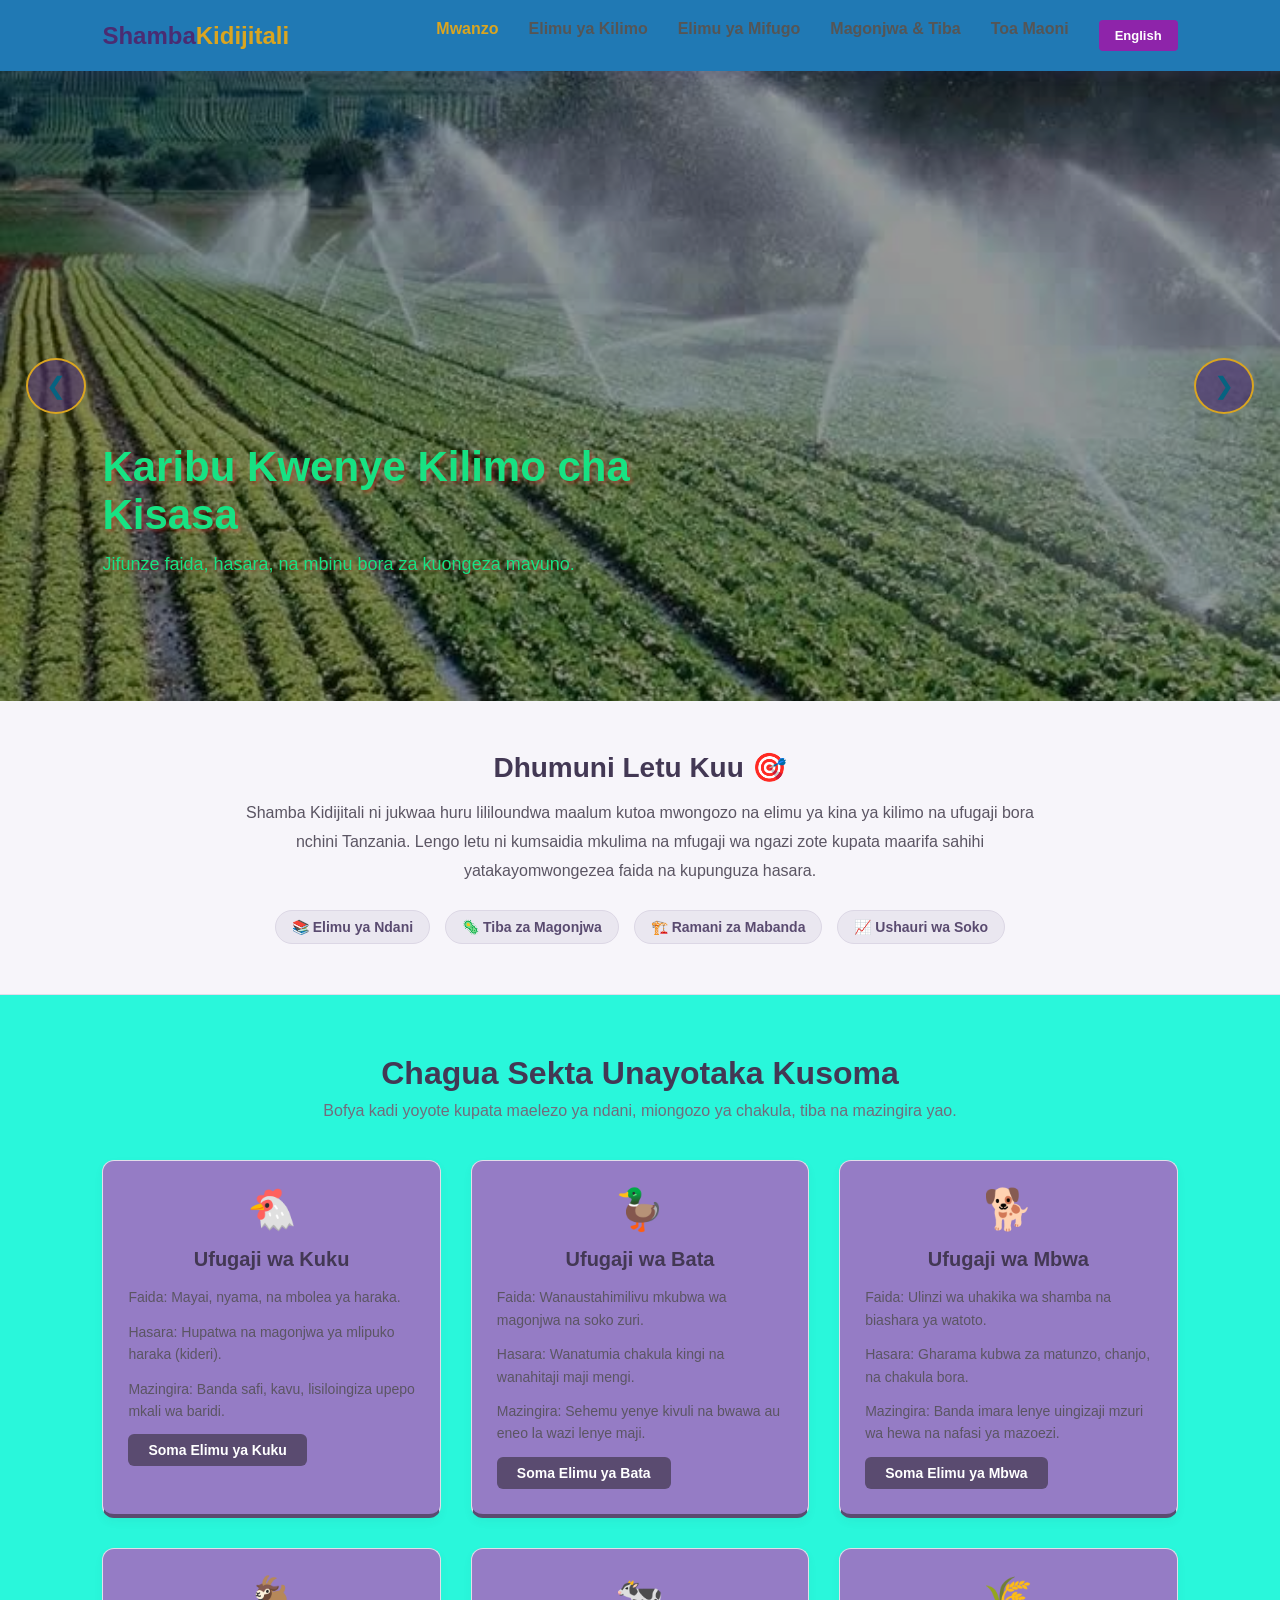
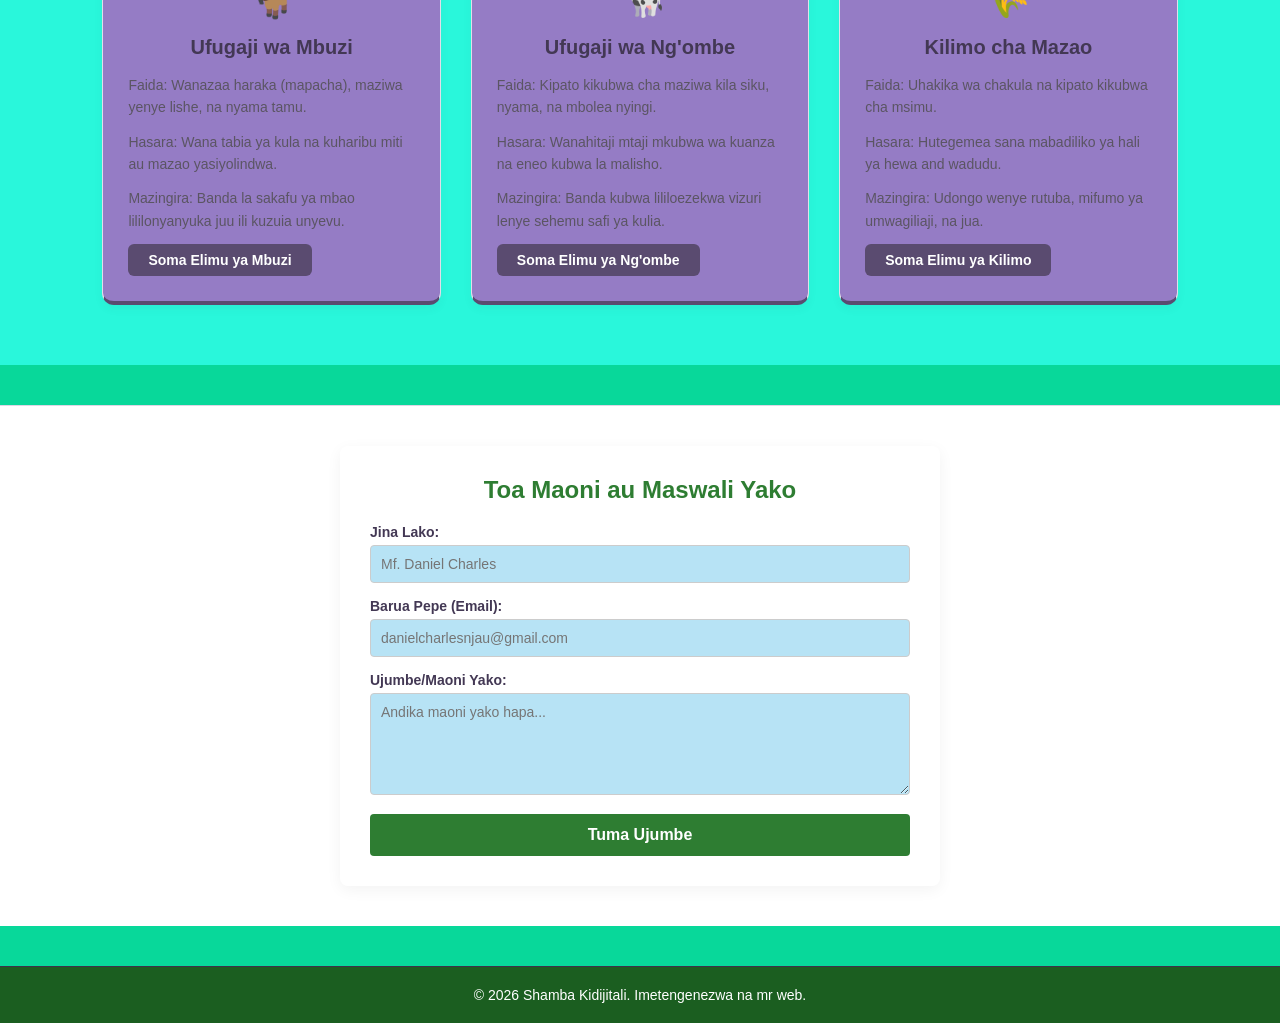
==== commit 2bf2a962: "Unyooshaji wa lugha mbili ukurasa mzima na kurasa za ndani" ====
--- a/index.html
+++ b/index.html
@@ -5,6 +5,23 @@
     <meta name="viewport" content="width=device-width, initial-scale=1.0">
     <title>Kilimo na Mifugo Hub | Shamba Kidijitali</title>
     <link rel="stylesheet" href="style.css">
+    <style>
+        /* Kitufe kizuri cha Zambarau cha kubadilisha ukurasa mzima mara moja */
+        .lang-btn {
+            background-color: #8e24aa;
+            color: white;
+            border: none;
+            padding: 8px 16px;
+            font-size: 13px;
+            font-weight: bold;
+            cursor: pointer;
+            border-radius: 4px;
+            transition: background 0.2s;
+        }
+        .lang-btn:hover {
+            background-color: #7b1fa2;
+        }
+    </style>
 </head>
 <body>
 
@@ -20,7 +37,7 @@
                 <li><a href="mifugo.html" data-sw="Elimu ya Mifugo" data-en="Livestock Farming">Elimu ya Mifugo</a></li>
                 <li><a href="magonjwa.html" data-sw="Magonjwa & Tiba" data-en="Diseases & Cure">Magonjwa & Tiba</a></li>
                 <li><a href="#maoni" data-sw="Toa Maoni" data-en="Feedback">Toa Maoni</a></li>
-                <!-- KITUFE CHA KUBADILISHA LUGHA -->
+                <!-- KITUFE KIKUU CHA ZAMBARAU CHA LUGHA -->
                 <li><button id="lang-toggle" class="lang-btn">English</button></li>
             </ul>
         </nav>
@@ -83,6 +100,7 @@
         </div>
         
         <div class="grid-container">
+            
             <!-- 1. Kadi ya Kuku -->
             <div class="card">
                 <div class="card-icon">🐔</div>
@@ -109,17 +127,16 @@
                 <h3 data-sw="Ufugaji wa Mbwa" data-en="Dog Breeding">Ufugaji wa Mbwa</h3>
                 <p><span data-sw="Faida: Ulinzi wa uhakika wa shamba na biashara ya watoto." data-en="Benefits: Reliable farm security and profitable puppy business.">Faida: Ulinzi wa uhakika wa shamba na biashara ya watoto.</span></p>
                 <p><span data-sw="Hasara: Gharama kubwa za matunzo, chanjo, na chakula bora." data-en="Drawbacks: High maintenance costs, vaccines, and quality food.">Hasara: Gharama kubwa za matunzo, chanjo, na chakula bora.</span></p>
-                <p><span data-sw="Mazingira: Banda imara lenye uingizaji mzuri wa hewa na nafasi ya mazoezi." data-en="Housing: Sturdy kennel with good ventilation and exercise space.">Mazingira: Banda imara lenye uingizaji mzuri wa hewa na nafasi ya mazoezi.</span></p>
+                <p><span data-sw="Mazingira: Banda imara lenye uingizaji mzuri wa hewa na nafasi ya mazoezi." data-en="Housing: Secure, well-ventilated kennel with space for exercise.">Mazingira: Banda imara lenye uingizaji mzuri wa hewa na nafasi ya mazoezi.</span></p>
                 <a href="mbwa.html" class="card-btn" data-sw="Soma Elimu ya Mbwa" data-en="Read Dog Guide">Soma Elimu ya Mbwa</a>
             </div>
-
             <!-- 4. Kadi ya Mbuzi -->
             <div class="card">
                 <div class="card-icon">🐐</div>
                 <h3 data-sw="Ufugaji wa Mbuzi" data-en="Goat Farming">Ufugaji wa Mbuzi</h3>
-                <p><span data-sw="Faida: Wanazaa haraka (mapacha), maziwa yenye lishe, na nyama tamu." data-en="Benefits: Fast reproduction (twins), nutritious milk, and tasty meat.">Faida: Wanazaa haraka (mapacha), maziwa yenye lishe, na nyama tamu.</span></p>
-                <p><span data-sw="Hasara: Wana tabia ya kula na kuharibu miti au mazao yasiyolindwa." data-en="Drawbacks: Tendency to browse and damage unprotected trees or crops.">Hasara: Wana tabia ya kula na kuharibu miti au mazao yasiyolindwa.</span></p>
-                <p><span data-sw="Mazingira: Banda la sakafu ya mbao lililonyanyuka juu ili kuzuia unyevu." data-en="Housing: Raised wooden floor shed to prevent ground dampness.">Mazingira: Banda la sakafu ya mbao lililonyanyuka juu ili kuzuia unyevu.</span></p>
+                <p><span data-sw="Faida: Wanazaa haraka (mapacha), maziwa yenye lishe, na nyama tamu." data-en="Benefits: Fast reproduction (twins), nutritious milk, and sweet meat.">Faida: Wanazaa haraka (mapacha), maziwa yenye lishe, na nyama tamu.</span></p>
+                <p><span data-sw="Hasara: Wana tabia ya kula na kuharibu miti au mazao yasiyolindwa." data-en="Drawbacks: Destructive tendency to feed on young crops and unprotected trees.">Hasara: Wana tabia ya kula na kuharibu miti au mazao yasiyolindwa.</span></p>
+                <p><span data-sw="Mazingira: Banda la sakafu ya mbao lililonyanyuka juu ili kuzuia unyevu." data-en="Housing: Elevated wooden slatted floor shed to prevent moisture build-up.">Mazingira: Banda la sakafu ya mbao lililonyanyuka juu ili kuzuia unyevu.</span></p>
                 <a href="mbuzi.html" class="card-btn" data-sw="Soma Elimu ya Mbuzi" data-en="Read Goat Guide">Soma Elimu ya Mbuzi</a>
             </div>
 
@@ -127,58 +144,103 @@
             <div class="card">
                 <div class="card-icon">🐄</div>
                 <h3 data-sw="Ufugaji wa Ng'ombe" data-en="Cattle Farming">Ufugaji wa Ng'ombe</h3>
-
-                <p><span data-sw="Faida: Kipato kikubwa cha maziwa kila siku, nyama, na mbolea nyingi." data-en="Benefits: High daily milk income, meat, and plenty of manure.">Faida: Kipato kikubwa cha maziwa kila siku, nyama, na mbolea nyingi.</span></p>
-                <p><span data-sw="Hasara: Wanahitaji mtaji mkubwa wa kuanza na eneo kubwa la malisho." data-en="Drawbacks: Requires a large starting capital and big grazing fields.">Hasara: Wanahitaji mtaji mkubwa wa kuanza na eneo kubwa la malisho.</span></p>
-                <p><span data-sw="Mazingira: Banda kubwa lililoezekwa vizuri lenye sehemu safi ya kulia." data-en="Housing: Spacious, well-roofed shed with clean feeding stalls.">Mazingira: Banda kubwa lililoezekwa vizuri lenye sehemu safi ya kulia.</span></p>
-                <a href="ngombe.html" class="card-btn" data-sw="Soma Elimu ya Ng'ombe" data-en="Read Cattle Guide">Soma Elimu ya Ng'ombe</a>
-            </div>
-
-            <!-- 6. Kadi ya Kilimo -->
+                <p><span data-sw="Faida: Kipato kikubwa cha maziwa kila siku, nyama, na mbolea nyingi." data-en="Benefits: High daily income from milk, beef, and abundance of manure.">Faida: Kipato kikubwa cha maziwa kila siku, nyama, na mbolea nyingi.</span></p>
+                <p><span data-sw="Hasara: Wanahitaji mtaji mkubwa wa kuanza na eneo kubwa la malisho." data-en="Drawbacks: Requires significant initial capital and a large grazing area.">Hasara: Wanahitaji mtaji mkubwa wa kuanza na eneo kubwa la malisho.</span></p>
+                <p><span data-sw="Mazingira: Banda kubwa lilileezekwa vizuri lenye sehemu safi ya kulia." data-en="Housing: Spacious, well-roofed shed with a clean feeding trough section.">Mazingira: Banda kubwa lililoezekwa vizuri lenye sehemu safi ya kulia.</span></p>
+                <a href="ng`ombe.html" class="card-btn" data-sw="Soma Elimu ya Ng'ombe" data-en="Read Cattle Guide">Soma Elimu ya Ng'ombe</a>
+            </div>
+
+            <!-- 6. Kadi ya Kilimo cha Mazao -->
             <div class="card">
                 <div class="card-icon">🌾</div>
                 <h3 data-sw="Kilimo cha Mazao" data-en="Crop Farming">Kilimo cha Mazao</h3>
-                <p><span data-sw="Faida: Uhakika wa chakula na kipato kikubwa cha msimu." data-en="Benefits: Food security and high seasonal income.">Faida: Uhakika wa chakula na kipato kikubwa cha msimu.</span></p>
-                <p><span data-sw="Hasara: Hutegemea sana mabadiliko ya hali ya hewa na wadudu." data-en="Drawbacks: Highly dependent on weather changes and pests.">Hasara: Hutegemea sana mabadiliko ya hali ya hewa and wadudu.</span></p>
-                <p><span data-sw="Mazingira: Udongo wenye rutuba, mifumo ya umwagiliaji, na jua." data-en="Housing: Fertile soil, irrigation systems, and adequate sunlight.">Mazingira: Udongo wenye rutuba, mifumo ya umwagiliaji, na jua.</span></p>
+                <p><span data-sw="Faida: Uhakika wa chakula na kipato kikubwa cha msimu." data-en="Benefits: Ensured food security and massive seasonal financial returns.">Faida: Uhakika wa chakula na kipato kikubwa cha msimu.</span></p>
+                <p><span data-sw="Hasara: Hutegemea sana mabadiliko ya hali ya hewa na wadudu." data-en="Drawbacks: Heavily dependent on weather changes and pest attacks.">Hasara: Hutegemea sana mabadiliko ya hali ya hewa and wadudu.</span></p>
+                <p><span data-sw="Mazingira: Udongo wenye rutuba, mifumo ya umwagiliaji, na jua." data-en="Housing: Fertile soil structure, proper irrigation, and adequate sunlight.">Mazingira: Udongo wenye rutuba, mifumo ya umwagiliaji, na jua.</span></p>
                 <a href="kilimo.html" class="card-btn" data-sw="Soma Elimu ya Kilimo" data-en="Read Crop Guide">Soma Elimu ya Kilimo</a>
             </div>
-        </div>
-
-    </section>
-
-    <!-- 5. SEHEMU YA MAONI -->
-       <!-- 5. SEHEMU YA MAONI (FEEDBACK FORM - MULTI-LANGUAGE) -->
-    <section id="maoni" class="feedback-section">
-        <div class="section-title">
-            <h2 data-sw="Toa Maoni au Maswali Yako" data-en="Leave Your Feedback or Questions">Toa Maoni au Maswali Yako</h2>
-            <p data-sw="Tutumie ujumbe wako na timu ya Shamba Kidijitali itakujibu haraka." data-en="Send us your message and the Shamba Kidijitali team will reply swiftly.">Tutumie ujumbe wako na timu ya Shamba Kidijitali itakujibu haraka.</p>
-        </div>
-        <div class="form-container">
-            <form action="#" method="POST" class="feedback-form">
-                <div class="form-group">
-                    <label for="name" data-sw="Jina Lako:" data-en="Your Name:">Jina Lako:</label>
-                    <!-- JavaScript itabadilisha na 'placeholder' kwa kutumia njia hii -->
-                    <input type="text" id="name" name="name" placeholder="Andika jina lako kamili" data-sw-placeholder="Andika jina lako kamili" data-en-placeholder="Write your full name" required>
-                </div>
-                <div class="form-group">
-                    <label for="email" data-sw="Barua Pepe (Email):" data-en="Email Address:">Barua Pepe (Email):</label>
-                    <input type="email" id="email" name="email" placeholder="Mfano: jina@gmail.com" data-sw-placeholder="Mfano: jina@gmail.com" data-en-placeholder="Example: name@gmail.com" required>
-                </div>
-                <div class="form-group">
-                    <label for="message" data-sw="Ujumbe/Maoni Yako:" data-en="Your Message/Feedback:">Ujumbe/Maoni Yako:</label>
-                    <textarea id="message" name="message" rows="5" placeholder="Andika maoni au ushauri wako hapa..." data-sw-placeholder="Andika maoni au ushauri wako hapa..." data-en-placeholder="Write your feedback or advice here..." required></textarea>
-                </div>
-                <button type="submit" class="submit-btn" data-sw="Tuma Ujumbe" data-en="Send Message">Tuma Ujumbe</button>
+
+        </div>
+    </section>
+
+    <!-- 5. SEHEMU YA MAONI (FORMSPREE) -->
+    <section id="maoni" class="feedback-section" style="padding: 40px 20px; background: #fff; margin-top: 40px;">
+        <div class="feedback-container" style="max-width: 600px; margin: 0 auto; box-shadow: 0 4px 15px rgba(0,0,0,0.05); padding: 30px; border-radius: 8px;">
+            <h2 data-sw="Toa Maoni au Maswali Yako" data-en="Give Your Feedback or Questions" style="color: #2e7d32; text-align: center; margin-bottom: 20px;">Toa Maoni au Maswali Yako</h2>
+            <form action="https://formspree.io" method="POST">
+                <div class="form-group" style="margin-bottom: 15px;">
+                    <label for="name" data-sw="Jina Lako:" data-en="Your Name:" style="display: block; font-weight: bold; margin-bottom: 5px;">Jina Lako:</label>
+                    <input type="text" id="name" name="name" required placeholder="Mf. Daniel Charles" style="width: 100%; padding: 10px; border: 1px solid #ccc; border-radius: 4px;">
+                </div>
+                <div class="form-group" style="margin-bottom: 15px;">
+                    <label for="email" data-sw="Barua Pepe (Email):" data-en="Email Address:" style="display: block; font-weight: bold; margin-bottom: 5px;">Barua Pepe (Email):</label>
+                    <input type="email" id="email" name="_replyto" required placeholder="danielcharlesnjau@gmail.com" style="width: 100%; padding: 10px; border: 1px solid #ccc; border-radius: 4px;">
+                </div>
+                <div class="form-group" style="margin-bottom: 15px;">
+                    <label for="message" data-sw="Ujumbe/Maoni Yako:" data-en="Your Message/Feedback:" style="display: block; font-weight: bold; margin-bottom: 5px;">Ujumbe/Maoni Yako:</label>
+                    <textarea id="message" name="message" rows="5" required placeholder="Andika maoni yako hapa..." style="width: 100%; padding: 10px; border: 1px solid #ccc; border-radius: 4px; resize: vertical;"></textarea>
+                </div>
+                <button type="submit" class="submit-btn" data-sw="Tuma Ujumbe" data-en="Send Message" style="background-color: #2e7d32; color: white; border: none; padding: 12px; border-radius: 4px; font-weight: bold; width: 100%; cursor: pointer;">Tuma Ujumbe</button>
             </form>
         </div>
     </section>
 
     <!-- 6. FOOTER -->
-    <footer>
-        <p>&copy; 2026 Shamba Kidijitali. <span data-sw="Imetengenezwa na" data-en="Developed by">Imetengenezwa na</span> <span>mr web</span>.</p>
+    <footer style="background-color: #1b5e20; color: white; text-align: center; padding: 20px; margin-top: 40px;">
+        <p data-sw="&copy; 2026 Shamba Kidijitali. Imetengenezwa na mr web." data-en="&copy; 2026 Shamba Kidijitali. Developed by mr web.">&copy; 2026 Shamba Kidijitali. Imetengenezwa na mr web.</p>
     </footer>
 
-    <script src="script.js"></script>
+    <!-- 7. JAVASCRIPT (SLIDESHOW & GLOBAL LANGUAGE TOGGLE) -->
+    <script>
+        // A. JS YA SLIDESHOW
+        let currentSlide = 0;
+        const slides = document.querySelectorAll('.slide');
+        const nextBtn = document.querySelector('.next-btn');
+        const prevBtn = document.querySelector('.prev-btn');
+
+        function showSlide(index) {
+            if (slides.length === 0) return;
+            slides.forEach(slide => slide.classList.remove('active'));
+            if (index >= slides.length) currentSlide = 0;
+            if (index < 0) currentSlide = slides.length - 1;
+            slides[currentSlide].classList.add('active');
+        }
+
+        if (nextBtn && prevBtn) {
+            nextBtn.addEventListener('click', () => {
+                currentSlide++;
+                showSlide(currentSlide);
+            });
+            prevBtn.addEventListener('click', () => {
+                currentSlide--;
+                showSlide(currentSlide);
+            });
+            setInterval(() => {
+                currentSlide++;
+                showSlide(currentSlide);
+            }, 5000);
+        }
+
+        // B. SWICHI YA KUBADILISHA UKURASA MZIMA KWA MARA MOJA (GLOBAL)
+        const globalLangBtn = document.getElementById('lang-toggle');
+        let currentGlobalLang = 'sw';
+
+        if (globalLangBtn) {
+            globalLangBtn.addEventListener('click', () => {
+                // Inatafuta kila mstari wenye data-sw na data-en ukurasa mzima (pamoja na kadi zote!)
+                const allElements = document.querySelectorAll('[data-sw][data-en]');
+                
+                if (currentGlobalLang === 'sw') {
+                    allElements.forEach(el => el.textContent = el.getAttribute('data-en'));
+                    globalLangBtn.textContent = 'Kiswahili';
+                    currentGlobalLang = 'en';
+                } else {
+                    allElements.forEach(el => el.textContent = el.getAttribute('data-sw'));
+                    globalLangBtn.textContent = 'English';
+                    currentGlobalLang = 'sw';
+                }
+            });
+        }
+    </script>
 </body>
 </html>
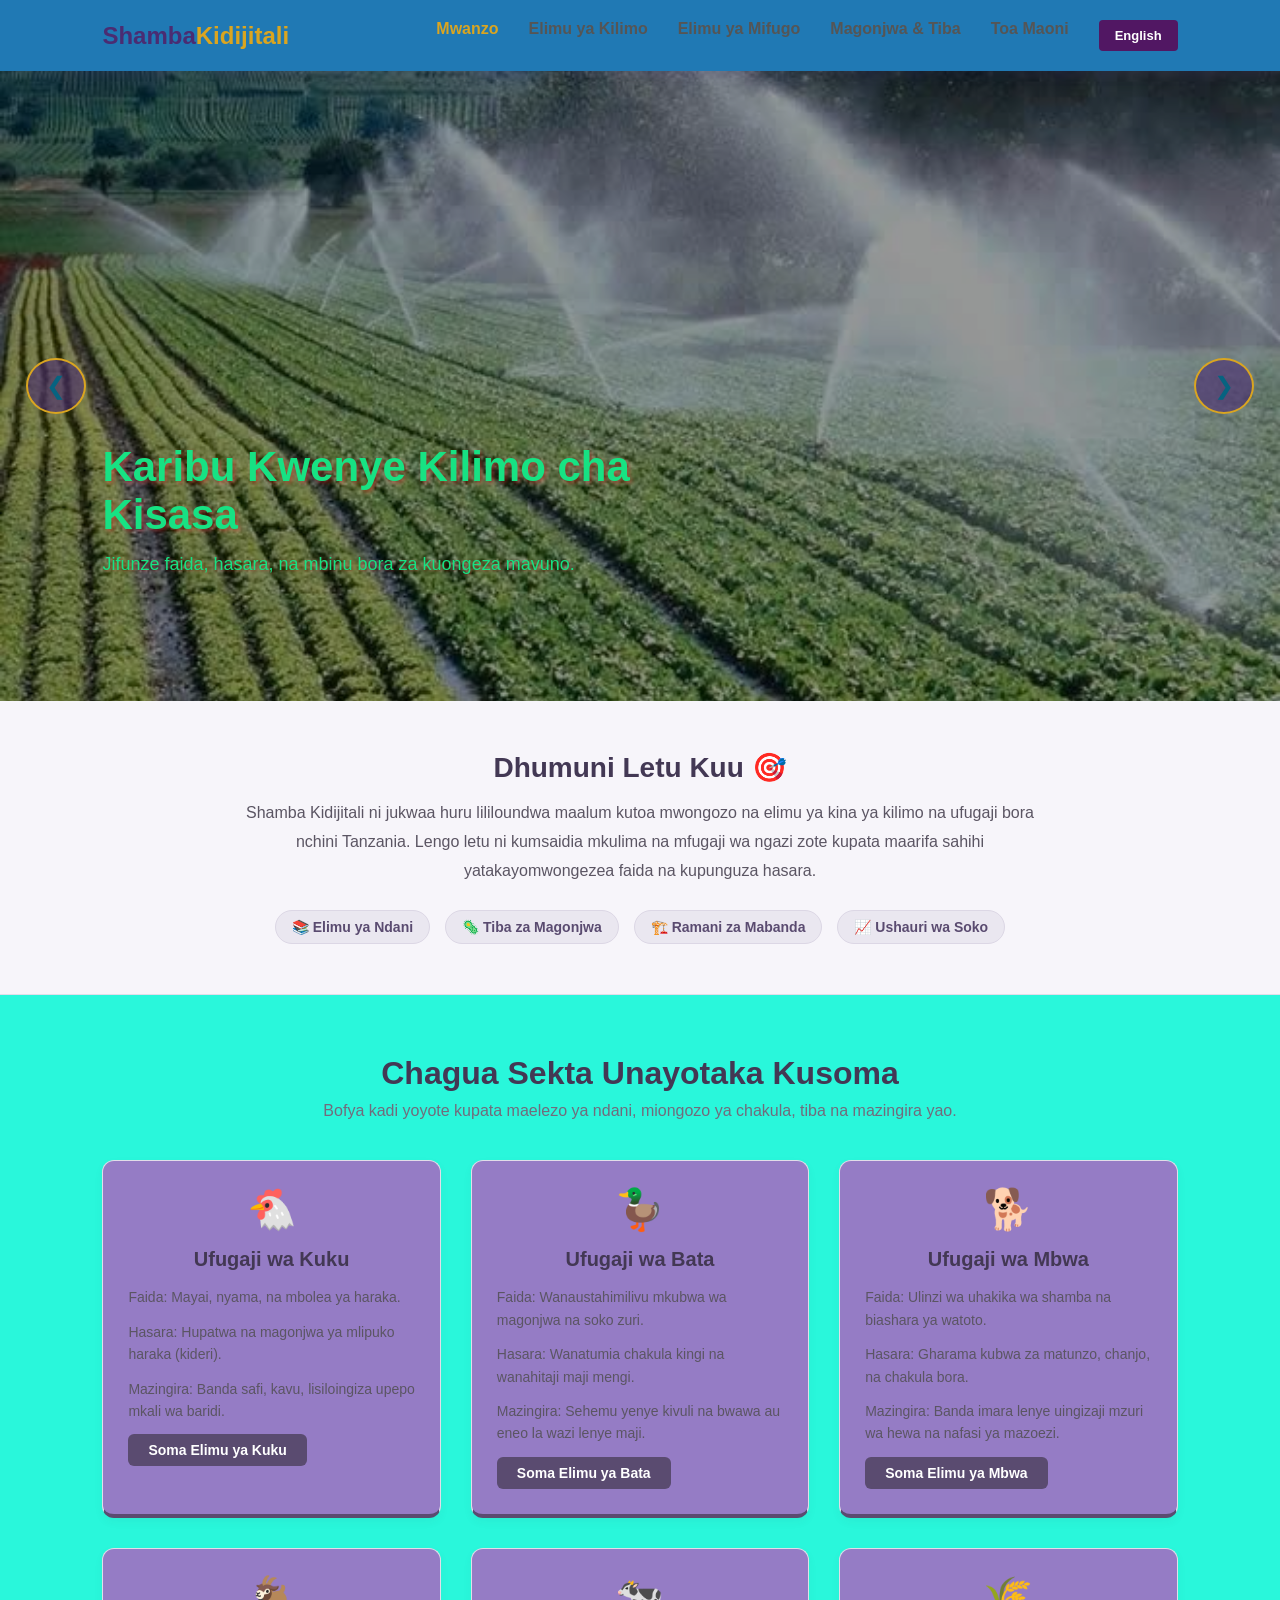
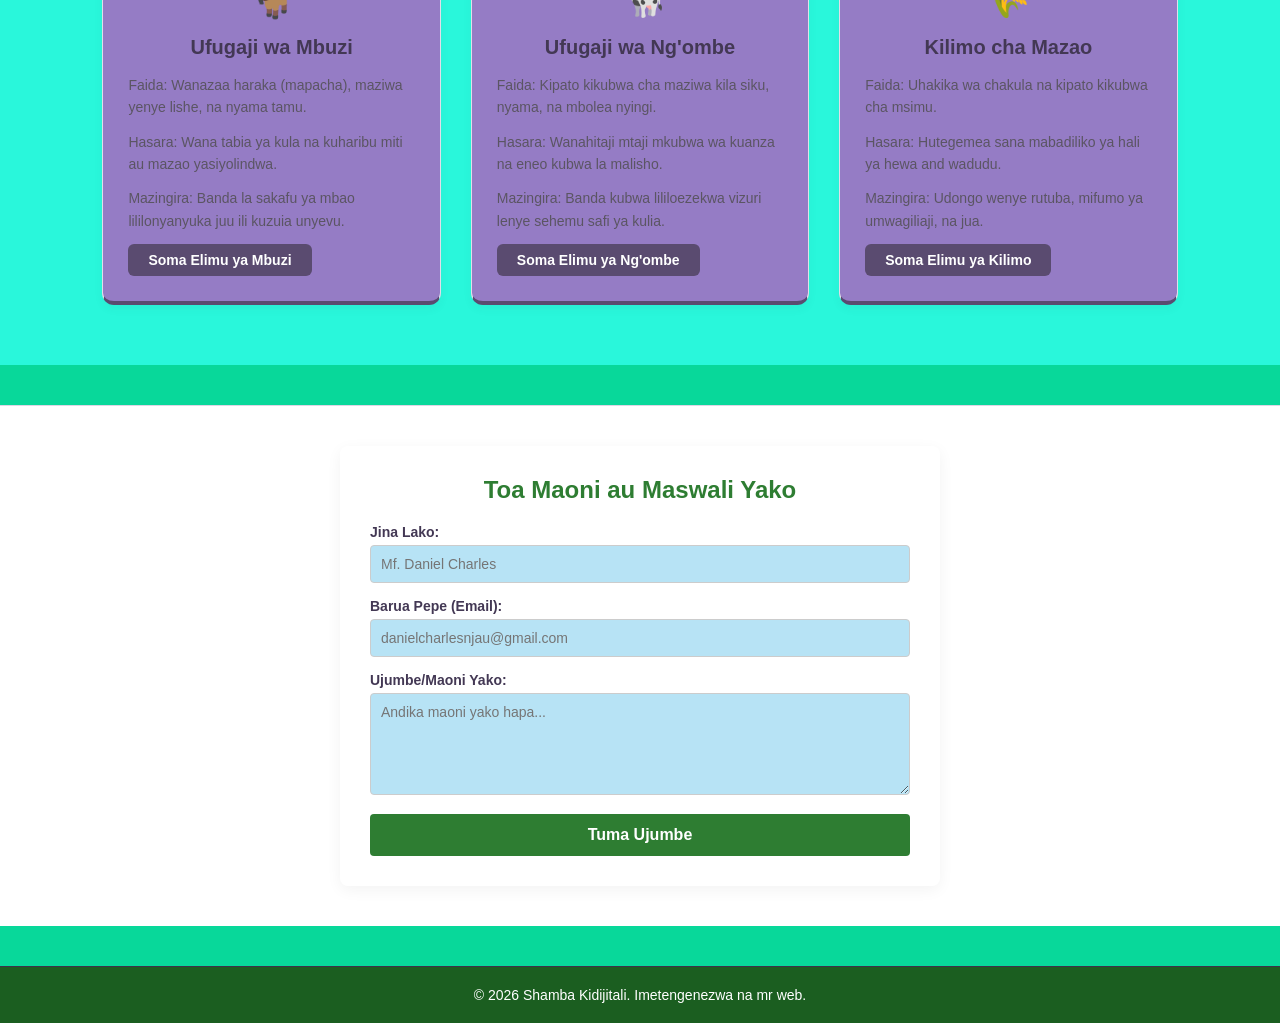
==== commit e2814de1: "fanya mabadiliko ya rangi sehemu zote na picha pia" ====
--- a/index.html
+++ b/index.html
@@ -8,7 +8,7 @@
     <style>
         /* Kitufe kizuri cha Zambarau cha kubadilisha ukurasa mzima mara moja */
         .lang-btn {
-            background-color: #8e24aa;
+            background-color: #511763;
             color: white;
             border: none;
             padding: 8px 16px;
@@ -19,7 +19,7 @@
             transition: background 0.2s;
         }
         .lang-btn:hover {
-            background-color: #7b1fa2;
+            background-color: goldenrod;
         }
     </style>
 </head>
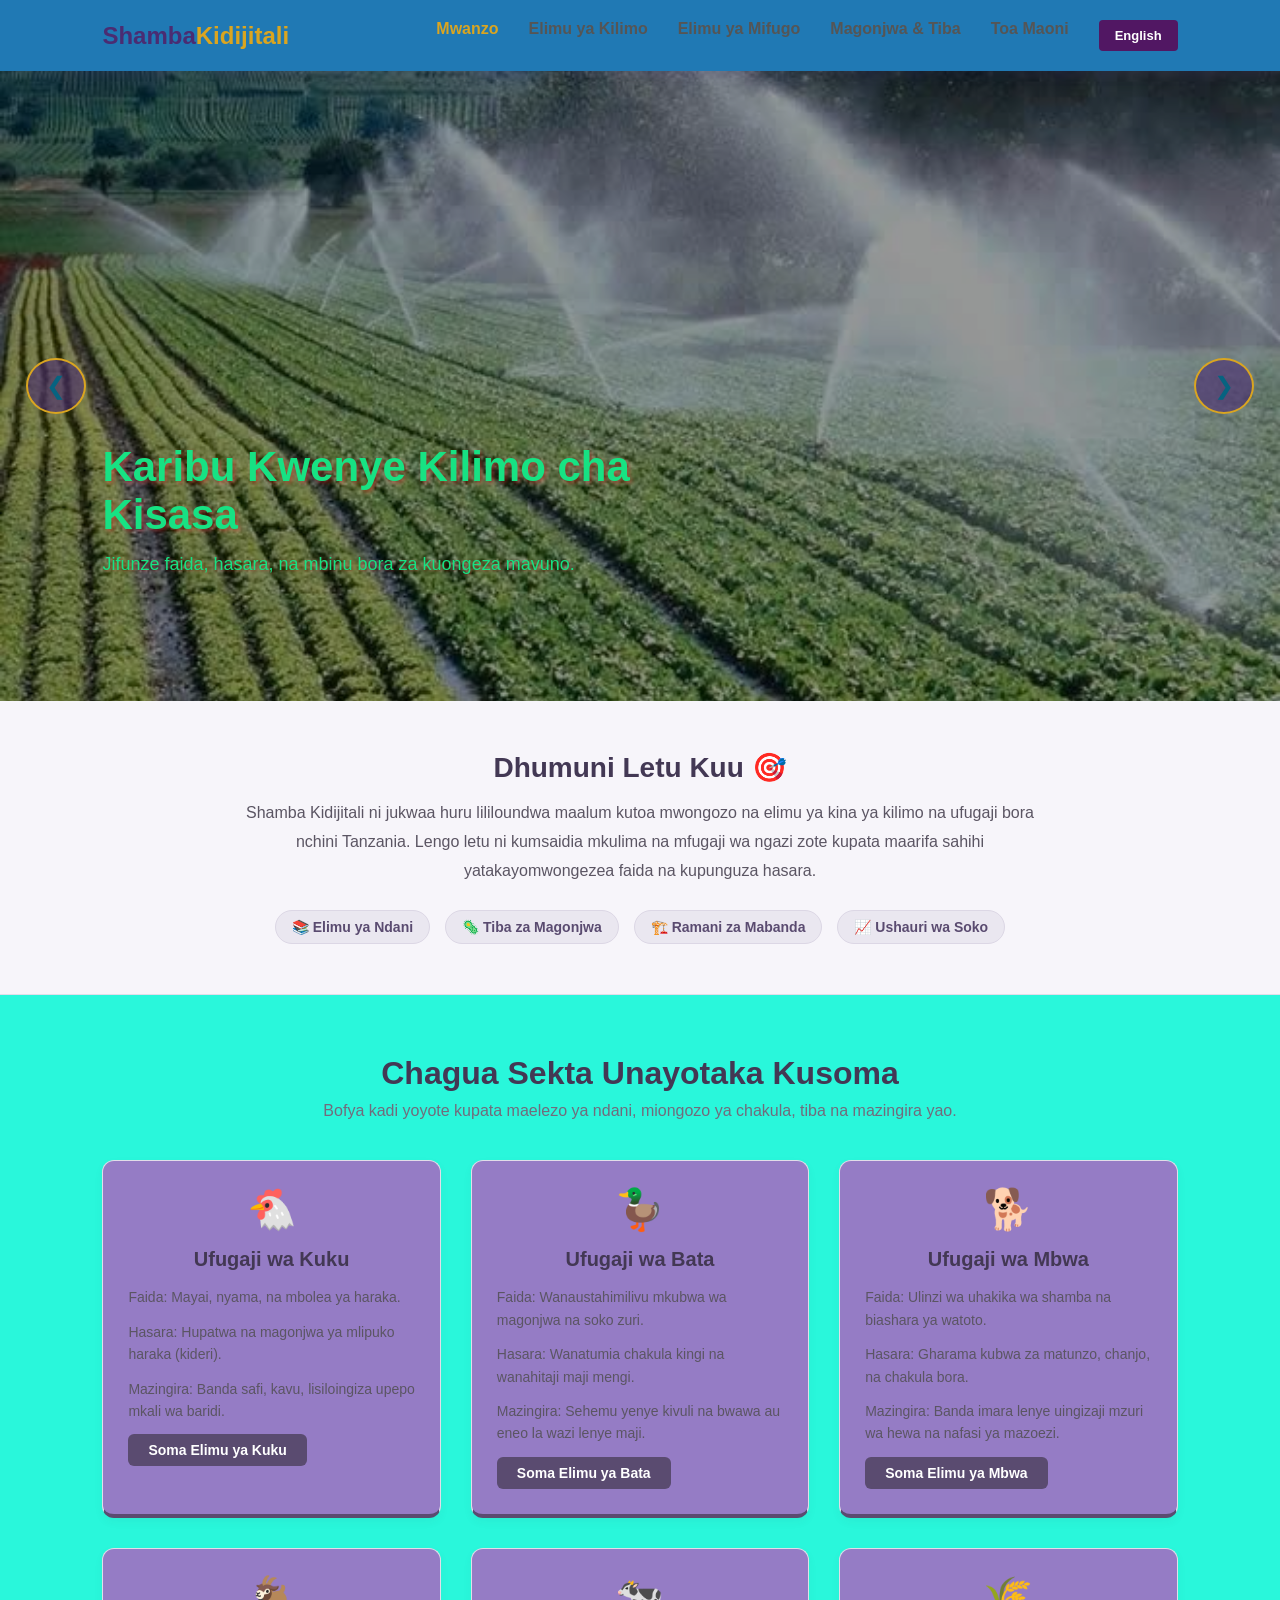
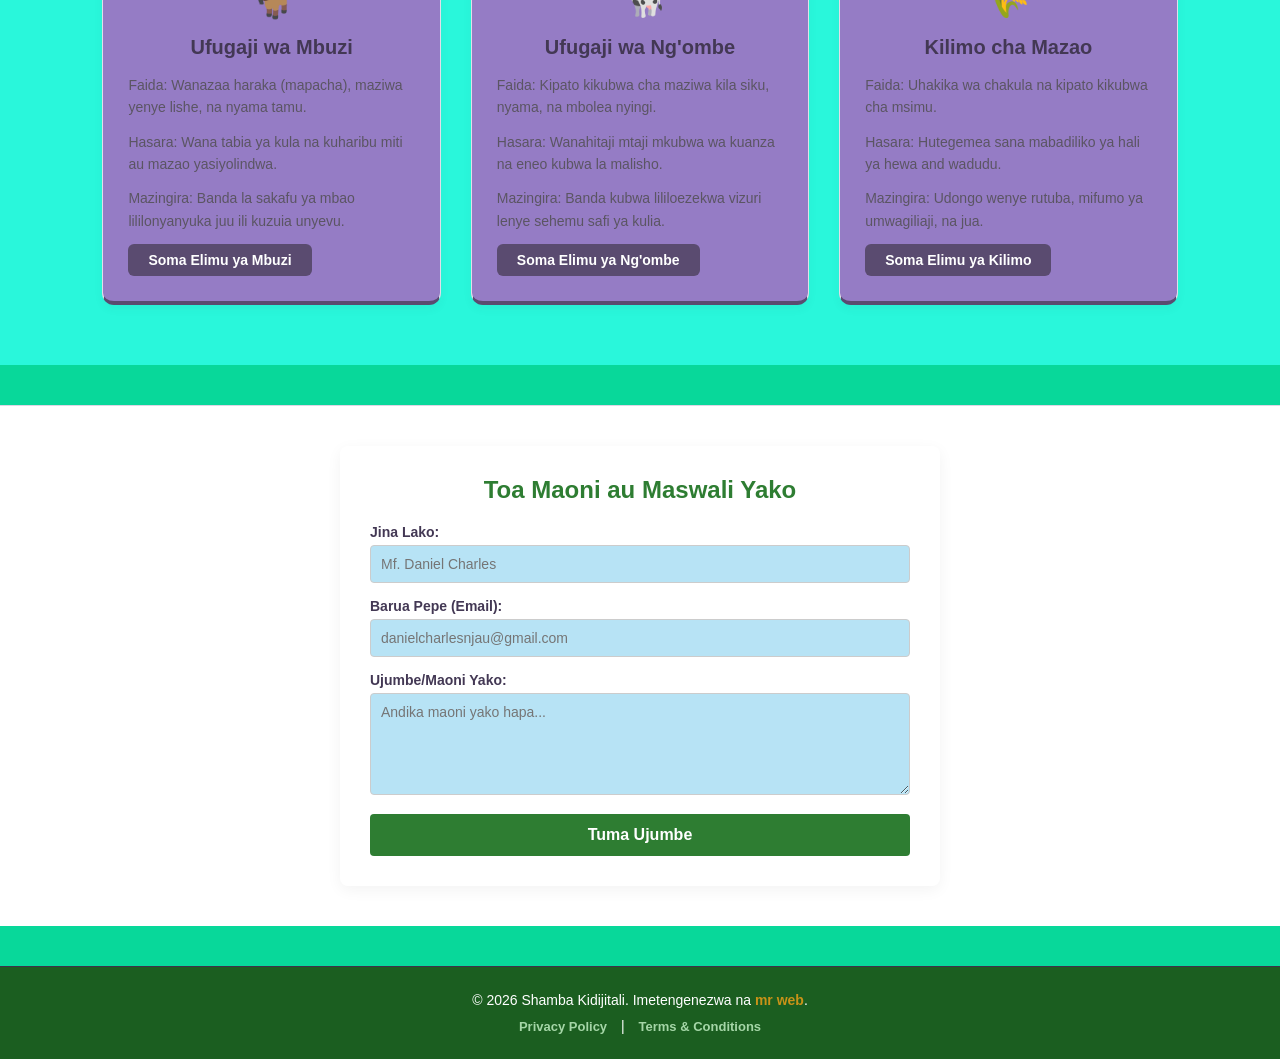
==== commit 96e631e9: "kuweka link za kisheria za privacy na terms kwenye footer" ====
--- a/index.html
+++ b/index.html
@@ -186,9 +186,15 @@
     </section>
 
     <!-- 6. FOOTER -->
-    <footer style="background-color: #1b5e20; color: white; text-align: center; padding: 20px; margin-top: 40px;">
-        <p data-sw="&copy; 2026 Shamba Kidijitali. Imetengenezwa na mr web." data-en="&copy; 2026 Shamba Kidijitali. Developed by mr web.">&copy; 2026 Shamba Kidijitali. Imetengenezwa na mr web.</p>
+        <!-- 6. FOOTER YENYE LINK ZA KISHERIA ZA GOOGLE -->
+    <footer style="background-color: #1b5e20; color: white; text-align: center; padding: 25px; margin-top: 40px;">
+        <p>&copy; 2026 Shamba Kidijitali. Imetengenezwa na <span>mr web</span>.</p>
+        <div style="margin-top: 10px;">
+            <a href="privacy-policy.html" style="color: #a5d6a7; text-decoration: none; margin: 0 10px; font-size: 13px; font-weight: bold;">Privacy Policy</a> | 
+            <a href="terms.html" style="color: #a5d6a7; text-decoration: none; margin: 0 10px; font-size: 13px; font-weight: bold;">Terms & Conditions</a>
+        </div>
     </footer>
+
 
     <!-- 7. JAVASCRIPT (SLIDESHOW & GLOBAL LANGUAGE TOGGLE) -->
     <script>
